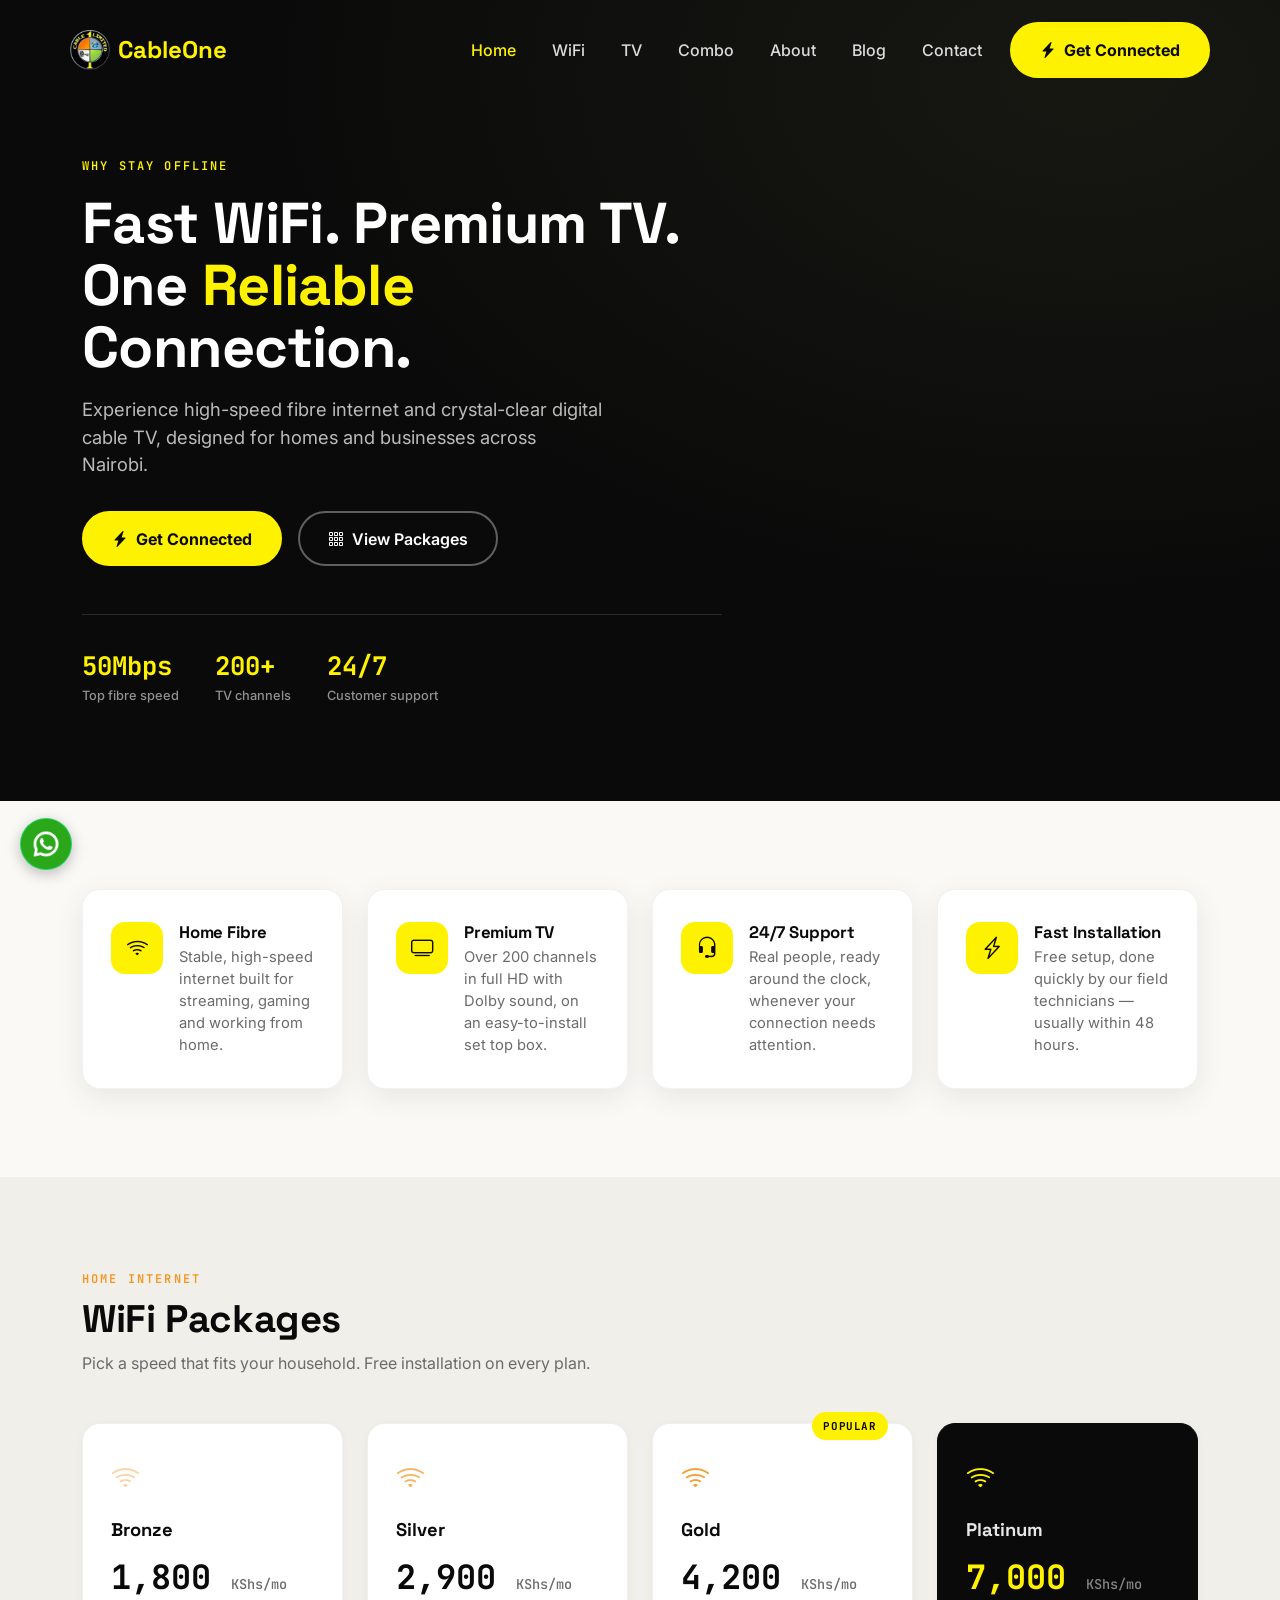
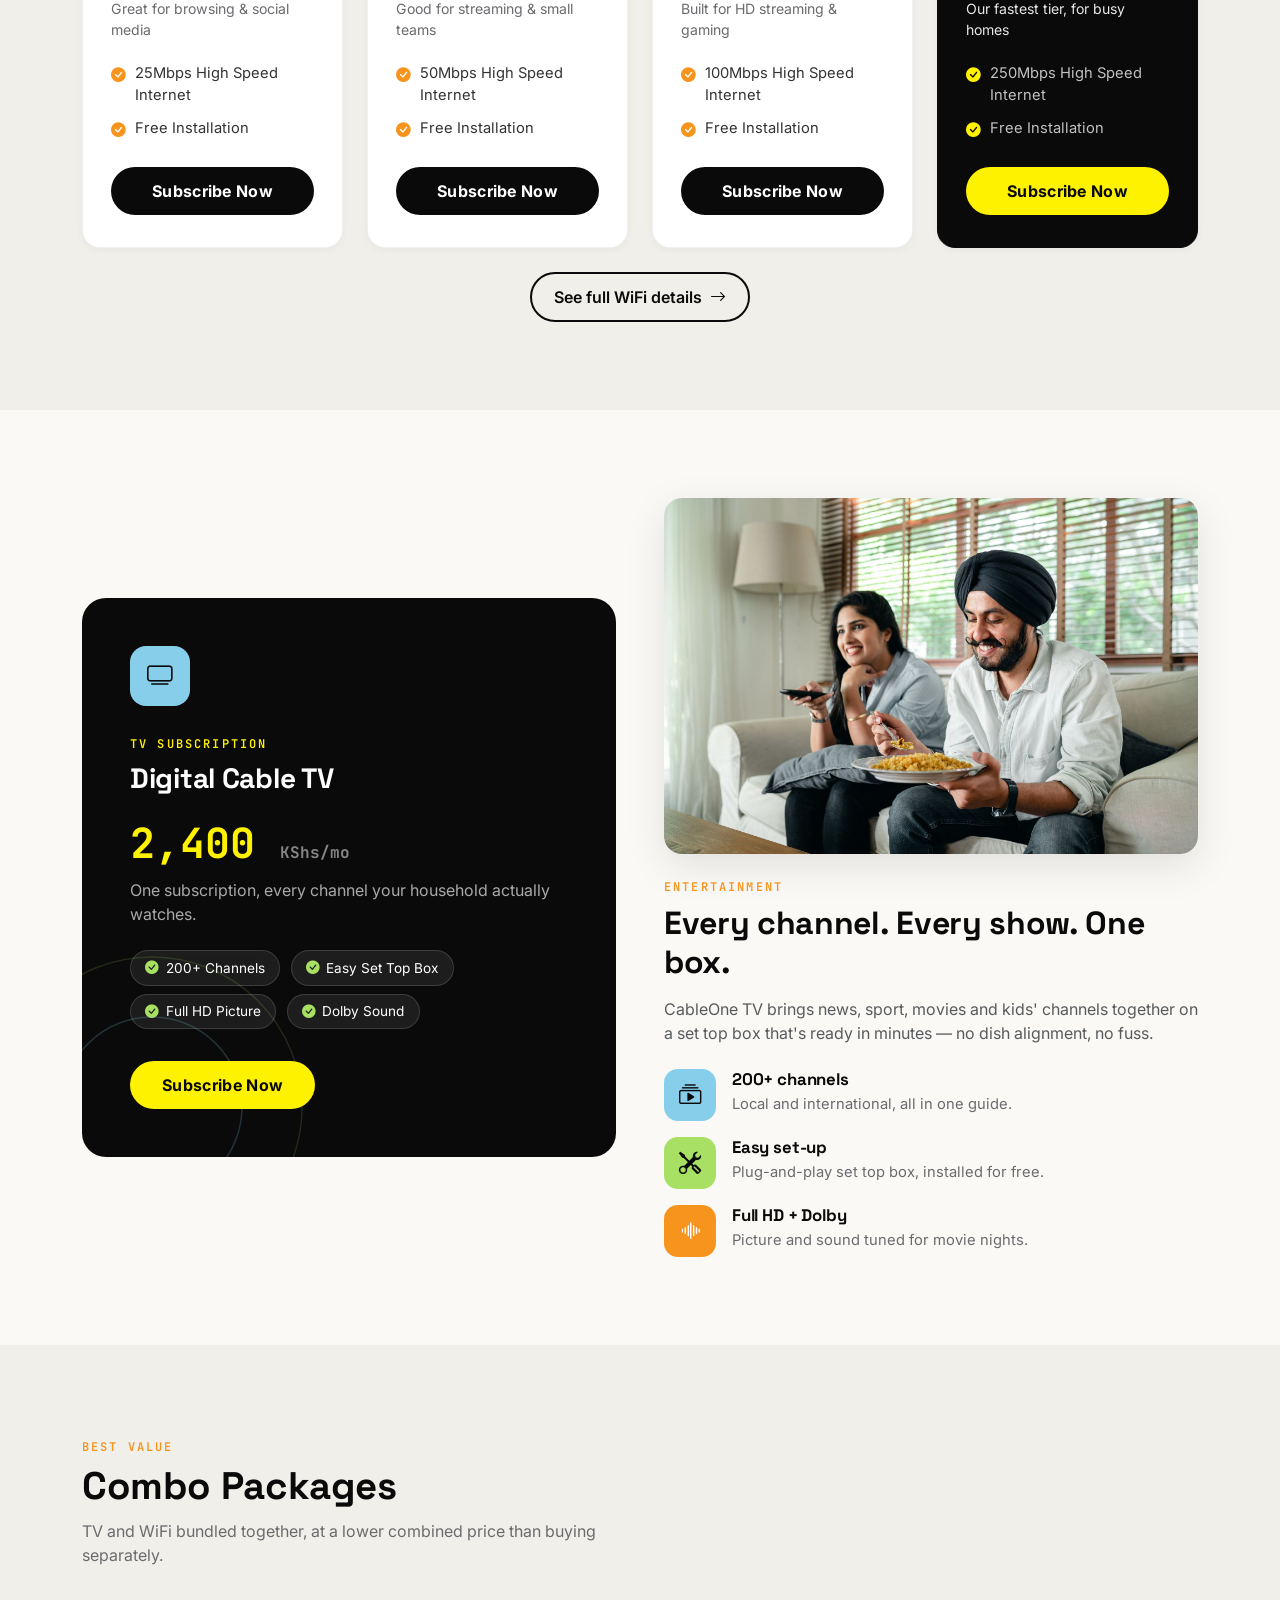
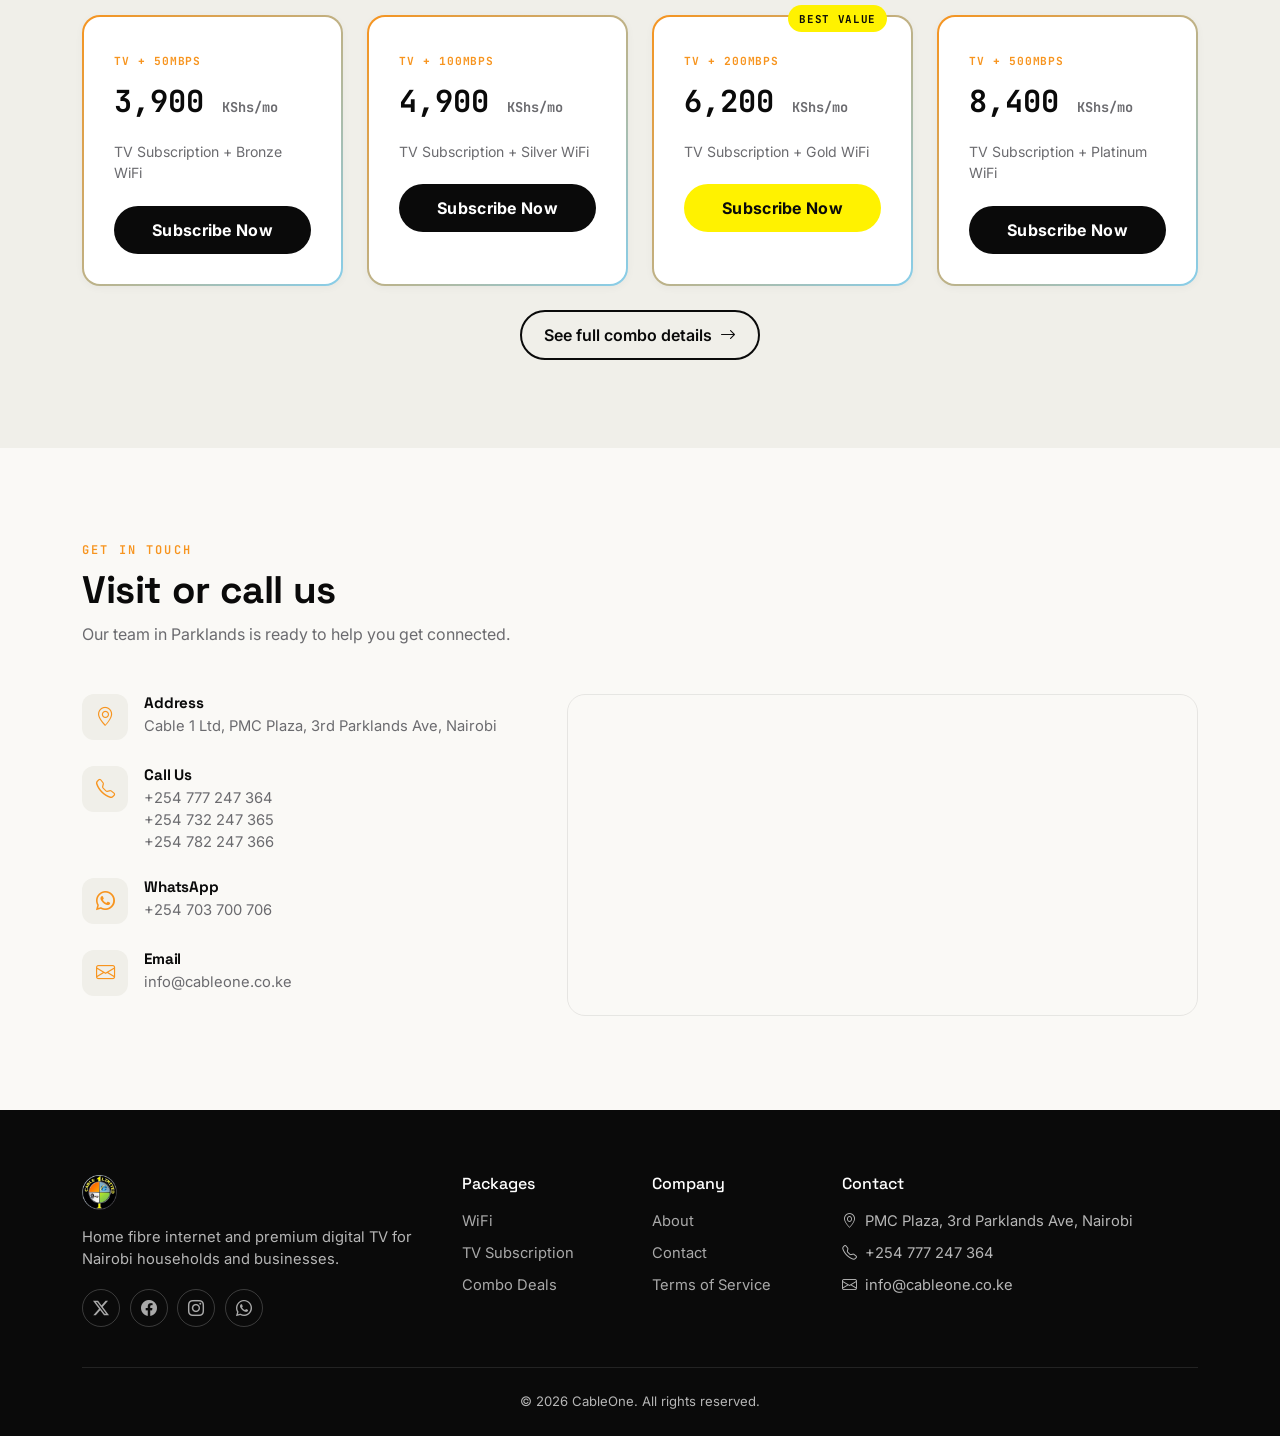
==== index.html @ 284644c4 "Web3Forms TV Configuration" ====
<!DOCTYPE html>
<html lang="en">
<head>
  <meta charset="utf-8">
  <meta name="viewport" content="width=device-width, initial-scale=1.0">
  <title>CableOne Fast WiFi &amp; Premium TV for Nairobi Homes</title>
  <meta name="description" content="CableOne delivers home fibre internet and digital cable TV in Nairobi. WiFi packages from KShs 1,800. TV from KShs 2,400. Combo deals available.">

      <!-- Favicon -->
      <link rel="icon" type="image/png" sizes="32x32" href="assets/img/cable-one-logo.png">
      <link rel="icon" type="image/png" sizes="16x16" href="assets/img/cable-one-logo.png">
      <link rel="apple-touch-icon" href="assets/img/cable-one-logo.png">

  <!-- Fonts -->
  <link rel="preconnect" href="https://fonts.googleapis.com">
  <link rel="preconnect" href="https://fonts.gstatic.com" crossorigin>
  <link href="https://fonts.googleapis.com/css2?family=Space+Grotesk:wght@500;700&family=Inter:wght@400;500;600;700&family=JetBrains+Mono:wght@500;700&display=swap" rel="stylesheet">

  <!-- Bootstrap & Icons -->
  <link href="https://cdn.jsdelivr.net/npm/bootstrap@5.3.3/dist/css/bootstrap.min.css" rel="stylesheet">
  <link rel="stylesheet" href="https://cdn.jsdelivr.net/npm/bootstrap-icons@1.11.3/font/bootstrap-icons.css">

  <link href="assets/css/style.css" rel="stylesheet">
</head>
<body>
<!-- Preloader -->
<div id="preloader">
  <div class="preloader-inner">
    <img src="assets/img/cable-one-logo.png" alt="CableOne" class="preloader-logo">
  </div>
</div>

<!-- Header -->
<header class="c1-header">
  <nav class="navbar navbar-expand-lg container">
    <a class="navbar-brand" href="index.html">
      <img src="assets/img/cable-one-logo.png" alt="CableOne" height="40" class="brand-logo">
      <span style="color: #fff200;">CableOne</span>
    </a>
    <button class="navbar-toggler" type="button" data-bs-toggle="collapse" data-bs-target="#navMain">
      <i class="bi bi-list fs-2" style="color: #fff200;"></i>
    </button>
    <div class="collapse navbar-collapse justify-content-end" id="navMain">
      <ul class="navbar-nav align-items-lg-center gap-lg-1">
        <li class="nav-item"><a class="nav-link active" href="index.html">Home</a></li>
        <li class="nav-item"><a class="nav-link" href="wifi.html">WiFi</a></li>
        <li class="nav-item"><a class="nav-link" href="tv.html">TV</a></li>
        <li class="nav-item"><a class="nav-link" href="combo.html">Combo</a></li>
        <li class="nav-item"><a class="nav-link" href="about.html">About</a></li>
        <li class="nav-item"><a class="nav-link" href="blogs.html">Blog</a></li>
        <li class="nav-item"><a class="nav-link" href="index.html#contact">Contact</a></li>
        <li class="nav-item ms-lg-2 mt-2 mt-lg-0">
          <a class="btn-c1-primary" href="index.html#packages"><i class="bi bi-lightning-charge-fill"></i> Get Connected</a>
        </li>
      </ul>
    </div>
  </nav>
</header>

<!-- Hero -->
<section class="c1-hero">
    <video class="hero-video" autoplay muted loop playsinline>
      <!-- Mobile version (max-width: 767px) -->
      <source src="assets/img/Hero-Video.mp4" media="(max-width: 767px)" type="video/mp4">
      <!-- Desktop version (default) -->
      <source src="assets/img/720-HERO-VIDEO2-COMP-DESKTOP.mp4" type="video/mp4">
    </video>

    <div class="container">
      <div class="hero-copy">
        <span class="eyebrow on-dark">Why stay offline</span>
        <h1 class="mt-3">Fast WiFi. Premium TV.<br>One <span class="accent">Reliable</span> Connection.</h1>
        <p class="lead-copy">Experience high-speed fibre internet and crystal-clear digital cable TV, designed for homes and businesses across Nairobi.</p>
        <div class="d-flex flex-wrap gap-3">
          <a href="#packages" class="btn-c1-primary"><i class="bi bi-lightning-charge-fill"></i> Get Connected</a>
          <a href="#packages" class="btn-c1-outline"><i class="bi bi-grid-3x3-gap"></i> View Packages</a>
        </div>
        <div class="hero-stats">
          <div>
            <div class="stat-num">50Mbps</div>
            <div class="stat-label">Top fibre speed</div>
          </div>
          <div>
            <div class="stat-num">200+</div>
            <div class="stat-label">TV channels</div>
          </div>
          <div>
            <div class="stat-num">24/7</div>
            <div class="stat-label">Customer support</div>
          </div>
        </div>
      </div>
    </div>
</section>

  <!-- Why Us -->
  <section class="section">
    <div class="container">
      <div class="row g-4">
        <div class="col-md-6 col-lg-3">
          <div class="why-card">
            <div class="icon-badge"><i class="bi bi-wifi"></i></div>
            <div>
              <h4>Home Fibre</h4>
              <p>Stable, high-speed internet built for streaming, gaming and working from home.</p>
            </div>
          </div>
        </div>
        <div class="col-md-6 col-lg-3">
          <div class="why-card">
            <div class="icon-badge"><i class="bi bi-tv"></i></div>
            <div>
              <h4>Premium TV</h4>
              <p>Over 200 channels in full HD with Dolby sound, on an easy-to-install set top box.</p>
            </div>
          </div>
        </div>
        <div class="col-md-6 col-lg-3">
          <div class="why-card">
            <div class="icon-badge"><i class="bi bi-headset"></i></div>
            <div>
              <h4>24/7 Support</h4>
              <p>Real people, ready around the clock, whenever your connection needs attention.</p>
            </div>
          </div>
        </div>
        <div class="col-md-6 col-lg-3">
          <div class="why-card">
            <div class="icon-badge"><i class="bi bi-lightning-charge"></i></div>
            <div>
              <h4>Fast Installation</h4>
              <p>Free setup, done quickly by our field technicians &mdash; usually within 48 hours.</p>
            </div>
          </div>
        </div>
      </div>
    </div>
  </section>

  <!-- WiFi Packages -->
  <section id="packages" class="section section-alt">
    <div class="container">
      <div class="section-title" data-aos>
        <span class="eyebrow">Home Internet</span>
        <h2>WiFi Packages</h2>
        <p>Pick a speed that fits your household. Free installation on every plan.</p>
      </div>

      <div class="row g-4">

        <div class="col-md-6 col-lg-3">
          <div class="pkg-card dancing-card">
            <div class="wifi-icon mb-3" data-tier="1">
              <i class="bi bi-wifi"></i>
            </div>
            <div class="pkg-name">Bronze</div>
            <div class="pkg-price">1,800 <span class="unit">KShs/mo</span></div>
            <p class="pkg-desc">Great for browsing &amp; social media</p>
            <ul class="pkg-features">
              <li class="pkg-feature"><i class="bi bi-check-circle-fill"></i> 25Mbps High Speed Internet</li>
              <li class="pkg-feature"><i class="bi bi-check-circle-fill"></i> Free Installation</li>
            </ul>
            <button type="button" class="btn-subscribe" data-bs-toggle="modal" data-bs-target="#subscribeModal"
              data-plan="Bronze Package" data-price="KShs 1,800/mo" data-category="WiFi">Subscribe Now</button>
          </div>
        </div>

        <div class="col-md-6 col-lg-3">
          <div class="pkg-card dancing-card">
            <div class="wifi-icon mb-3" data-tier="2">
              <i class="bi bi-wifi"></i>
            </div>
            <div class="pkg-name">Silver</div>
            <div class="pkg-price">2,900 <span class="unit">KShs/mo</span></div>
            <p class="pkg-desc">Good for streaming &amp; small teams</p>
            <ul class="pkg-features">
              <li class="pkg-feature"><i class="bi bi-check-circle-fill"></i> 50Mbps High Speed Internet</li>
              <li class="pkg-feature"><i class="bi bi-check-circle-fill"></i> Free Installation</li>
            </ul>
            <button type="button" class="btn-subscribe" data-bs-toggle="modal" data-bs-target="#subscribeModal"
              data-plan="Silver Package" data-price="KShs 2,900/mo" data-category="WiFi">Subscribe Now</button>
          </div>
        </div>

        <div class="col-md-6 col-lg-3">
          <div class="pkg-card dancing-card">
            <span class="pkg-badge">Popular</span>
            <div class="wifi-icon mb-3" data-tier="3">
              <i class="bi bi-wifi"></i>
            </div>
            <div class="pkg-name">Gold</div>
            <div class="pkg-price">4,200 <span class="unit">KShs/mo</span></div>
            <p class="pkg-desc">Built for HD streaming &amp; gaming</p>
            <ul class="pkg-features">
              <li class="pkg-feature"><i class="bi bi-check-circle-fill"></i> 100Mbps High Speed Internet</li>
              <li class="pkg-feature"><i class="bi bi-check-circle-fill"></i> Free Installation</li>
            </ul>
            <button type="button" class="btn-subscribe" data-bs-toggle="modal" data-bs-target="#subscribeModal"
              data-plan="Gold Package" data-price="KShs 4,200/mo" data-category="WiFi">Subscribe Now</button>
          </div>
        </div>

        <div class="col-md-6 col-lg-3">
          <div class="pkg-card featured dancing-card">
            <div class="wifi-icon mb-3" data-tier="4">
              <i class="bi bi-wifi"></i>
            </div>
            <div class="pkg-name">Platinum</div>
            <div class="pkg-price">7,000 <span class="unit">KShs/mo</span></div>
            <p class="pkg-desc">Our fastest tier, for busy homes</p>
            <ul class="pkg-features">
              <li class="pkg-feature"><i class="bi bi-check-circle-fill"></i> 250Mbps High Speed Internet</li>
              <li class="pkg-feature"><i class="bi bi-check-circle-fill"></i> Free Installation</li>
            </ul>
            <button type="button" class="btn-subscribe featured" data-bs-toggle="modal" data-bs-target="#subscribeModal"
              data-plan="Platinum Package" data-price="KShs 7,000/mo" data-category="WiFi">Subscribe Now</button>
          </div>
        </div>

      </div>

      <div class="text-center mt-4">
        <a href="wifi.html" class="btn-c1-outline-dark">See full WiFi details <i class="bi bi-arrow-right"></i></a>
      </div>
    </div>
  </section>

  <!-- TV Package -->
  <section class="section">
    <div class="container">
      <div class="row align-items-center g-5">
        <div class="col-lg-6">
          <div class="tv-card">
            <svg class="signal-arcs" viewBox="0 0 380 380" xmlns="http://www.w3.org/2000/svg" style="pointer-events:none;">
              <circle cx="190" cy="190" r="90" fill="none" stroke="#87ceeb" stroke-width="1.5" opacity="0.4"></circle>
              <circle cx="190" cy="190" r="150" fill="none" stroke="#a8e063" stroke-width="1.5" opacity="0.3"></circle>
            </svg>
            <div class="tv-icon-tile"><i class="bi bi-tv"></i></div>
            <span class="eyebrow on-dark">TV Subscription</span>
            <h3 class="mt-2 mb-3">Digital Cable TV</h3>
            <div class="tv-price mb-1">2,400 <span style="font-size:1rem;color:rgba(255,255,255,.5);">KShs/mo</span></div>
            <p style="color:rgba(255,255,255,.65);" class="mb-4">One subscription, every channel your household actually watches.</p>
            <div class="mb-4">
              <span class="channel-pill"><i class="bi bi-check-circle-fill"></i> 200+ Channels</span>
              <span class="channel-pill"><i class="bi bi-check-circle-fill"></i> Easy Set Top Box</span>
              <span class="channel-pill"><i class="bi bi-check-circle-fill"></i> Full HD Picture</span>
              <span class="channel-pill"><i class="bi bi-check-circle-fill"></i> Dolby Sound</span>
            </div>
            <button type="button" class="btn-subscribe featured" style="width:auto;padding:0.75rem 2rem;position:relative;z-index:5;" data-bs-toggle="modal" data-bs-target="#subscribeModal"
              data-plan="TV Subscription" data-price="KShs 2,400/mo" data-category="TV">Subscribe Now</button>
          </div>
        </div>
        <div class="col-lg-6">
          <div class="tv-section-image">
            <img src="assets/img/tv-subscription-section.jpg" alt="CableOne TV Subscription" class="img-fluid rounded-4">
          </div>
          <span class="eyebrow mt-4 d-block">Entertainment</span>
          <h2 class="mt-2 mb-3">Every channel. Every show. One box.</h2>
          <p class="text-muted mb-4">CableOne TV brings news, sport, movies and kids' channels together on a set top box that's ready in minutes &mdash; no dish alignment, no fuss.</p>
          <div class="why-item mb-3">
            <div class="icon-badge" style="background:var(--c1-blue);"><i class="bi bi-collection-play"></i></div>
            <div><h4>200+ channels</h4><p>Local and international, all in one guide.</p></div>
          </div>
          <div class="why-item mb-3">
            <div class="icon-badge" style="background:var(--c1-green);"><i class="bi bi-tools"></i></div>
            <div><h4>Easy set-up</h4><p>Plug-and-play set top box, installed for free.</p></div>
          </div>
          <div class="why-item">
            <div class="icon-badge" style="background:var(--c1-orange);color:#fff;"><i class="bi bi-soundwave"></i></div>
            <div><h4>Full HD + Dolby</h4><p>Picture and sound tuned for movie nights.</p></div>
          </div>
        </div>
      </div>
    </div>
  </section>

  <!-- Combo Packages -->
  <section class="section section-alt">
    <div class="container">
      <div class="section-title">
        <span class="eyebrow">Best Value</span>
        <h2>Combo Packages</h2>
        <p>TV and WiFi bundled together, at a lower combined price than buying separately.</p>
      </div>

      <div class="row g-4">
        <div class="col-md-6 col-lg-3">
          <div class="combo-card">
            <span class="combo-tag">TV + 50Mbps</span>
            <div class="combo-price">3,900 <span class="unit" style="font-size:.85rem;color:var(--muted);">KShs/mo</span></div>
            <p class="combo-includes">TV Subscription + Bronze WiFi</p>
            <button type="button" class="btn-subscribe" data-bs-toggle="modal" data-bs-target="#subscribeModal"
              data-plan="TV + 10Mbps Combo" data-price="KShs 3,900/mo" data-category="Combo">Subscribe Now</button>
          </div>
        </div>
        <div class="col-md-6 col-lg-3">
          <div class="combo-card">
            <span class="combo-tag">TV + 100Mbps</span>
            <div class="combo-price">4,900 <span class="unit" style="font-size:.85rem;color:var(--muted);">KShs/mo</span></div>
            <p class="combo-includes">TV Subscription + Silver WiFi</p>
            <button type="button" class="btn-subscribe" data-bs-toggle="modal" data-bs-target="#subscribeModal"
              data-plan="TV + 20Mbps Combo" data-price="KShs 4,900/mo" data-category="Combo">Subscribe Now</button>
          </div>
        </div>
        <div class="col-md-6 col-lg-3">
          <div class="combo-card">
            <span class="pkg-badge">Best Value</span>
            <span class="combo-tag">TV + 200Mbps</span>
            <div class="combo-price">6,200 <span class="unit" style="font-size:.85rem;color:var(--muted);">KShs/mo</span></div>
            <p class="combo-includes">TV Subscription + Gold WiFi</p>
            <button type="button" class="btn-subscribe featured" data-bs-toggle="modal" data-bs-target="#subscribeModal"
              data-plan="TV + 30Mbps Combo" data-price="KShs 6,200/mo" data-category="Combo">Subscribe Now</button>
          </div>
        </div>
        <div class="col-md-6 col-lg-3">
          <div class="combo-card">
            <span class="combo-tag">TV + 500Mbps</span>
            <div class="combo-price">8,400 <span class="unit" style="font-size:.85rem;color:var(--muted);">KShs/mo</span></div>
            <p class="combo-includes">TV Subscription + Platinum WiFi</p>
            <button type="button" class="btn-subscribe" data-bs-toggle="modal" data-bs-target="#subscribeModal"
              data-plan="TV + 50Mbps Combo" data-price="KShs 8,400/mo" data-category="Combo">Subscribe Now</button>
          </div>
        </div>
      </div>

      <div class="text-center mt-4">
        <a href="combo.html" class="btn-c1-outline-dark">See full combo details <i class="bi bi-arrow-right"></i></a>
      </div>
    </div>
  </section>

  <!-- Contact -->
  <section id="contact" class="section">
    <div class="container">
      <div class="section-title">
        <span class="eyebrow">Get In Touch</span>
        <h2>Visit or call us</h2>
        <p>Our team in Parklands is ready to help you get connected.</p>
      </div>
      <div class="row g-5">
        <div class="col-lg-5">
          <div class="contact-info-item">
            <div class="icon-badge"><i class="bi bi-geo-alt"></i></div>
            <div><h4>Address</h4><p>Cable 1 Ltd, PMC Plaza, 3rd Parklands Ave, Nairobi</p></div>
          </div>
          <div class="contact-info-item">
            <div class="icon-badge"><i class="bi bi-telephone"></i></div>
            <div>
              <h4>Call Us</h4>
              <p><a href="tel:+254777247364">+254 777 247 364</a><br>
              <a href="tel:+254732247365">+254 732 247 365</a><br>
              <a href="tel:+254782247366">+254 782 247 366</a></p>
            </div>
          </div>
          <div class="contact-info-item">
            <div class="icon-badge"><i class="bi bi-whatsapp"></i></div>
            <div><h4>WhatsApp</h4><p><a href="https://wa.me/254703700706" target="_blank" rel="noopener">+254 703 700 706</a></p></div>
          </div>
          <div class="contact-info-item">
            <div class="icon-badge"><i class="bi bi-envelope"></i></div>
            <div><h4>Email</h4><p><a href="mailto:info@cableone.co.ke">info@cableone.co.ke</a></p></div>
          </div>
        </div>
        <div class="col-lg-7">
          <div class="map-frame">
            <iframe src="https://www.google.com/maps/embed?pb=!1m28!1m12!1m3!1d843.5941471285231!2d36.82158468943315!3d-1.261934630426317!2m3!1f0!2f0!3f0!3m2!1i1024!2i768!4f13.1!4m13!3e6!4m5!1s0x182f1784bb747801%3A0xf35e7d39e4f62712!2sPark%20Medical%20Centre%20(PMC%20Centre)%2C%203rd%20Parklands%20Nairobi%20KE%2C%203rd%20Parklands%20Ave%2C%20Nairobi!3m2!1d-1.2622867!2d36.8222616!4m5!1s0x182f172c5d3827d9%3A0x3d82cd5f24bb2598!2sCable%201%20Ltd%2C%20Amani%20Plaza%2C%203rd%20Parklands%20Ave%2C%20Nairobi!3m2!1d-1.261904!2d36.8222636!5e0!3m2!1sen!2ske!4v1784211061275!5m2!1sen!2ske"
              allowfullscreen="" loading="lazy" referrerpolicy="strict-origin-when-cross-origin"></iframe>
          </div>
        </div>
      </div>
    </div>
  </section>

  <!-- Footer -->
  <footer class="c1-footer">
    <div class="container">
      <div class="row g-4">
        <div class="col-lg-4 col-md-6">
          <div class="footer-brand mb-3">
            <img src="assets/img/cable-one-logo.png" alt="CableOne" height="35">
          </div>
          <p style="font-size:0.92rem;">Home fibre internet and premium digital TV for Nairobi households and businesses.</p>
          <div class="social-links">
            <a href="#" aria-label="Twitter"><i class="bi bi-twitter-x"></i></a>
            <a href="https://www.facebook.com/CableOneKe/" aria-label="Facebook" target="_blank"><i class="bi bi-facebook"></i></a>
            <a href="https://www.instagram.com/cableone_tv/" aria-label="Instagram" target="_blank"><i class="bi bi-instagram"></i></a>
            <a href="https://wa.me/254703700706" aria-label="WhatsApp" target="_blank" rel="noopener"><i class="bi bi-whatsapp"></i></a>
          </div>
        </div>
        <div class="col-lg-2 col-md-3 col-6">
          <h5>Packages</h5>
          <ul>
            <li><a href="wifi.html">WiFi</a></li>
            <li><a href="tv.html">TV Subscription</a></li>
            <li><a href="combo.html">Combo Deals</a></li>
          </ul>
        </div>
        <div class="col-lg-2 col-md-3 col-6">
          <h5>Company</h5>
          <ul>
            <li><a href="index.html#about">About</a></li>
            <li><a href="index.html#contact">Contact</a></li>
            <li><a href="#">Terms of Service</a></li>
          </ul>
        </div>
        <div class="col-lg-4 col-md-12">
          <h5>Contact</h5>
          <ul>
            <li><i class="bi bi-geo-alt me-1"></i> PMC Plaza, 3rd Parklands Ave, Nairobi</li>
            <li><i class="bi bi-telephone me-1"></i> +254 777 247 364</li>
            <li><i class="bi bi-envelope me-1"></i> info@cableone.co.ke</li>
          </ul>
        </div>
      </div>
      <div class="footer-bottom text-center">
        &copy; <span id="year"></span> CableOne. All rights reserved.
      </div>
    </div>
  </footer>

  <!-- Mobile CTA -->
  <div class="mobile-cta-bar">
    <a href="#packages" class="btn-c1-primary w-100 justify-content-center"><i class="bi bi-lightning-charge-fill"></i> Get Connected</a>
  </div>

  <a href="#" class="scroll-top" style="margin-bottom: 10px;"><i class="bi bi-arrow-up"></i></a>

  <!-- WhatsApp floating button -->
  <a href="https://wa.me/254703700706" target="_blank" rel="noopener" class="whatsapp-float" aria-label="Chat with us on WhatsApp">
    <img src="assets/img/whatsapp.png" alt="WhatsApp">
  </a>

  <!-- Subscribe Modal -->
  <div class="modal fade subscribe-modal" id="subscribeModal" tabindex="-1" aria-hidden="true">
    <div class="modal-dialog modal-dialog-centered">
      <div class="modal-content">
        <div class="modal-header">
          <div>
            <h5 class="modal-title">Subscribe Now</h5>
            <small>We'll call you to confirm installation</small>
          </div>
          <button type="button" class="btn-close" data-bs-dismiss="modal" aria-label="Close"></button>
        </div>
        <div class="modal-body">
          <div class="plan-chip">
            <div><span class="chip-label">Selected Plan</span><span id="planDisplay">&mdash;</span></div>
            <div id="priceDisplay">&mdash;</div>
          </div>

          <form id="subscribeForm" action="https://api.web3forms.com/submit" method="POST">
            <!-- Paste the access key from your Web3Forms account (signed up with info@cableone.co.ke) -->
            <input type="hidden" name="access_key" value="941a48fb-2fb3-415b-96e1-b257e5c51adf">
            <input type="hidden" name="subject" id="subjectField" value="New CableOne Subscription Request">
            <input type="hidden" name="from_name" value="CableOne Website">
            <input type="hidden" name="redirect" value="https://cableone.co.ke/thank-you.html">
            <input type="hidden" name="plan" id="planField" value="">
            <input type="hidden" name="package_price" id="priceField" value="">
            <input type="hidden" name="category" id="categoryField" value="">
            <input type="checkbox" name="botcheck" class="d-none" style="display:none;" tabindex="-1" autocomplete="off">

            <div class="mb-3">
              <label class="form-label">Full Name</label>
              <input type="text" name="name" class="form-control" placeholder="Jane Doe" required>
            </div>
            <div class="mb-3">
              <label class="form-label">Phone Number</label>
              <input type="tel" name="phone" class="form-control" placeholder="07XX XXX XXX" required>
            </div>
            <div class="mb-3">
              <label class="form-label">Location / Estate</label>
              <input type="text" name="location" class="form-control" placeholder="e.g. Parklands, Nairobi" required>
            </div>

            <button type="submit" id="subscribeSubmitBtn" class="btn-subscribe featured">Subscribe Now</button>
            <div id="formStatus"></div>
          </form>
        </div>
      </div>
    </div>
  </div>

  <script src="https://cdn.jsdelivr.net/npm/bootstrap@5.3.3/dist/js/bootstrap.bundle.min.js"></script>
  <script src="assets/js/script.js"></script>
  <script src="assets/js/subscribe-form.js?v=3"></script>
  <script>document.getElementById('year').textContent = new Date().getFullYear();</script>
</body>
</html>
---- assets/css/style.css ----
/* =========================================================
   CableOne — Home Fibre, TV & Internet
   Design system: "Signal" — concentric broadcast arcs +
   signal-bar tier indicators encode package speed visually.
   ========================================================= */

:root {
  /* Brand (locked) */
  --c1-yellow: #fff200;
  --c1-orange: #f7941e;
  --c1-blue: #87ceeb;
  --c1-green: #a8e063;
  --c1-black: #0a0a0a;
  --c1-silver: #d1d3d4;

  /* Supporting neutrals */
  --ink: #0a0a0a;
  --ink-soft: #1c1c1e;
  --panel: #141416;
  --panel-border: #2a2a2d;
  --paper: #faf9f6;
  --paper-dim: #f0efe9;
  --muted: #6b6b6f;

  /* Type */
  --f-display: "Space Grotesk", sans-serif;
  --f-body: "Inter", sans-serif;
  --f-mono: "JetBrains Mono", monospace;

  --radius: 18px;
}

/* -------------------- Preloader -------------------- */
#preloader {
  position: fixed;
  top: 0;
  left: 0;
  width: 100%;
  height: 100%;
  background: #0a0a0a;
  display: flex;
  justify-content: center;
  align-items: center;
  z-index: 9999;
  transition: opacity 0.6s ease, visibility 0.6s ease;
}

#preloader.hide {
  opacity: 0;
  visibility: hidden;
}

.preloader-inner {
  text-align: center;
}

.preloader-logo {
  width: 100px;
  height: auto;
  animation: preloaderPulse 1.8s ease-in-out infinite;
}

.preloader-spinner {
  width: 40px;
  height: 40px;
  margin: 20px auto 0;
  border: 3px solid rgba(255, 242, 0, 0.1);
  border-top: 3px solid #fff200;
  border-radius: 50%;
  animation: preloaderSpin 0.8s linear infinite;
}

@keyframes preloaderPulse {
  0%, 100% { transform: scale(1); opacity: 1; }
  50% { transform: scale(1.05); opacity: 0.8; }
}

@keyframes preloaderSpin {
  0% { transform: rotate(0deg); }
  100% { transform: rotate(360deg); }
}


/* -------------------- Combo Icons (TV + WiFi) -------------------- */
.combo-icons {
  display: flex;
  align-items: center;
  justify-content: flex-start;
  gap: 0.5rem;
  font-size: 1.6rem;
}

.combo-icon-tv {
  color: var(--c1-blue);
}

.combo-icon-plus {
  font-size: 1rem;
  color: var(--muted);
}

.combo-icon-wifi {
  color: var(--panel-border);
  transition: color 0.3s ease;
}

.combo-icon-wifi[data-tier="1"] { color: var(--c1-orange); opacity: 0.4; }
.combo-icon-wifi[data-tier="2"] { color: var(--c1-orange); opacity: 0.7; }
.combo-icon-wifi[data-tier="3"] { color: var(--c1-orange); opacity: 0.9; }
.combo-icon-wifi[data-tier="4"] { color: var(--c1-orange); opacity: 1; }

/* Featured combo card icon colors */
.combo-card.featured .combo-icon-tv { color: var(--c1-yellow); }
.combo-card.featured .combo-icon-plus { color: rgba(255,255,255,0.4); }
.combo-card.featured .combo-icon-wifi { color: var(--c1-yellow); }


* { box-sizing: border-box; }

html { scroll-behavior: smooth; }

body {
  font-family: var(--f-body);
  color: var(--ink);
  background: var(--paper);
  -webkit-font-smoothing: antialiased;
}

h1, h2, h3, h4, .display-font {
  font-family: var(--f-display);
  font-weight: 700;
  letter-spacing: -0.01em;
}

.mono { font-family: var(--f-mono); }

a { text-decoration: none; }

.eyebrow {
  font-family: var(--f-mono);
  text-transform: uppercase;
  letter-spacing: 0.18em;
  font-size: 0.75rem;
  font-weight: 600;
  color: var(--c1-orange);
}

.eyebrow.on-dark { color: var(--c1-yellow); }

/* -------------------- Buttons -------------------- */
.btn-c1-primary {
  background: var(--c1-yellow);
  border: 2px solid var(--c1-yellow);
  color: var(--ink);
  font-weight: 700;
  padding: 0.85rem 1.75rem;
  border-radius: 999px;
  font-family: var(--f-body);
  transition: transform 0.15s ease, box-shadow 0.15s ease, background 0.15s ease;
  display: inline-flex;
  align-items: center;
  gap: 0.5rem;
}
.btn-c1-primary:hover {
  background: #e6db00;
  border-color: #e6db00;
  color: var(--ink);
  transform: translateY(-2px);
  box-shadow: 0 10px 24px rgba(255, 242, 0, 0.35);
}

.btn-c1-outline {
  background: transparent;
  border: 2px solid rgba(255, 255, 255, 0.35);
  color: #fff;
  font-weight: 600;
  padding: 0.85rem 1.75rem;
  border-radius: 999px;
  transition: border-color 0.15s ease, background 0.15s ease;
  display: inline-flex;
  align-items: center;
  gap: 0.5rem;
}
.btn-c1-outline:hover {
  border-color: #fff;
  background: rgba(255, 255, 255, 0.08);
  color: #fff;
}

.btn-c1-outline-dark {
  background: transparent;
  border: 2px solid var(--ink);
  color: var(--ink);
  font-weight: 600;
  padding: 0.7rem 1.4rem;
  border-radius: 999px;
  transition: all 0.15s ease;
  display: inline-flex;
  align-items: center;
  gap: 0.5rem;
}
.btn-c1-outline-dark:hover {
  background: var(--ink);
  color: #fff;
}

.btn-subscribe {
  width: 100%;
  background: var(--ink);
  color: #fff;
  border: none;
  border-radius: 999px;
  padding: 0.75rem 1rem;
  font-weight: 700;
  letter-spacing: 0.02em;
  transition: background 0.15s ease, transform 0.15s ease;
}
.btn-subscribe:hover { background: var(--c1-orange); transform: translateY(-2px); }
.btn-subscribe.featured { background: var(--c1-yellow); color: var(--ink); }
.btn-subscribe.featured:hover { background: #e6db00; }

/* -------------------- Navbar -------------------- */
.c1-header {
  position: fixed;
  top: 0;
  left: 0;
  right: 0;
  z-index: 1000;
  padding: 0.9rem 0;
  background: rgba(10, 10, 10, 0.0);
  transition: background 0.25s ease, padding 0.25s ease, box-shadow 0.25s ease;
}
.c1-header.scrolled {
  background: rgba(10, 10, 10, 0.92);
  backdrop-filter: blur(10px);
  padding: 0.6rem 0;
  box-shadow: 0 6px 24px rgba(0,0,0,0.25);
}
.c1-header .navbar-brand {
  font-family: var(--f-display);
  font-weight: 700;
  font-size: 1.5rem;
  color: #fff;
  display: flex;
  align-items: center;
  gap: 0.5rem;
}
.c1-header .navbar-brand .brand-logo {
  height: 40px;
  width: auto;
}
.c1-header .nav-link {
  color: rgba(255,255,255,0.85);
  font-weight: 500;
  padding: 0.5rem 1rem !important;
}
.c1-header .nav-link:hover,
.c1-header .nav-link.active { color: var(--c1-yellow); }
.c1-header .navbar-toggler { border: none; color: #fff; }
.c1-header .navbar-toggler:focus { box-shadow: none; }

@media (max-width: 991.98px) {
  .c1-header .navbar-collapse {
    background: rgba(10,10,10,0.97);
    margin-top: 0.75rem;
    padding: 1rem 1.25rem;
    border-radius: 16px;
  }
}

/* -------------------- Hero (signal arcs signature) -------------------- */
.c1-hero {
  position: relative;
  background: radial-gradient(120% 120% at 85% 10%, #171712 0%, var(--ink) 55%);
  color: #fff;
  padding: 9.5rem 0 6rem;
  overflow: hidden;
}
.c1-hero .hero-video {
  position: absolute;
  top: 0;
  left: 0;
  width: 100%;
  height: 100%;
  object-fit: cover;
  z-index: 0;
  opacity: 0.07;
}
.c1-hero .signal-arcs {
  position: absolute;
  top: 50%;
  right: -8%;
  transform: translateY(-50%);
  width: 620px;
  height: 620px;
  pointer-events: none;
  z-index: 1;
}
.c1-hero .signal-arcs circle {
  fill: none;
  stroke-width: 1.5;
}
@media (prefers-reduced-motion: no-preference) {
  .c1-hero .arc-pulse { animation: arcPulse 3.6s ease-in-out infinite; }
  .c1-hero .arc-pulse.a2 { animation-delay: 0.5s; }
  .c1-hero .arc-pulse.a3 { animation-delay: 1s; }
}
@keyframes arcPulse {
  0%, 100% { opacity: 0.15; }
  50% { opacity: 0.55; }
}
.c1-hero .hero-copy { position: relative; z-index: 2; max-width: 640px; }
.c1-hero h1 {
  font-size: clamp(2.4rem, 5vw, 3.6rem);
  line-height: 1.08;
  margin-bottom: 1.1rem;
}
.c1-hero h1 .accent { color: var(--c1-yellow); }
.c1-hero p.lead-copy {
  color: rgba(255,255,255,0.72);
  font-size: 1.15rem;
  margin-bottom: 2rem;
  max-width: 520px;
}
.c1-hero .hero-stats {
  display: flex;
  gap: 2.25rem;
  margin-top: 3rem;
  padding-top: 2rem;
  border-top: 1px solid rgba(255,255,255,0.12);
  position: relative;
  z-index: 2;
}
.c1-hero .hero-stats .stat-num {
  font-family: var(--f-mono);
  font-size: 1.6rem;
  font-weight: 700;
  color: var(--c1-yellow);
}
.c1-hero .hero-stats .stat-label {
  font-size: 0.8rem;
  color: rgba(255,255,255,0.55);
}

.page-hero {
  position: relative;
  background: radial-gradient(120% 140% at 90% 0%, #171712 0%, var(--ink) 60%);
  color: #fff;
  padding: 8.5rem 0 4rem;
  overflow: hidden;
}
.page-hero .signal-arcs { position: absolute; top: -120px; right: -140px; width: 420px; height: 420px; }

/* -------------------- Section scaffolding -------------------- */
.section { padding: 5.5rem 0; }
.section-alt { background: var(--paper-dim); }
.section-title { margin-bottom: 3rem; }
.section-title h2 {
  font-size: clamp(1.8rem, 3vw, 2.4rem);
  margin: 0.4rem 0 0.6rem;
}
.section-title p { color: var(--muted); max-width: 560px; }

/* -------------------- Why us floating cards -------------------- */
.why-card {
  background: #fff;
  border-radius: var(--radius);
  padding: 2rem 1.75rem;
  height: 100%;
  box-shadow: 0 8px 30px rgba(10, 10, 10, 0.08);
  border: 1px solid rgba(10, 10, 10, 0.05);
  transition: transform 0.3s ease, box-shadow 0.3s ease;
  display: flex;
  gap: 1rem;
  align-items: flex-start;
}
.why-card:hover {
  transform: translateY(-6px);
  box-shadow: 0 16px 48px rgba(10, 10, 10, 0.12);
}
.why-card .icon-badge {
  flex: none;
  width: 52px;
  height: 52px;
  border-radius: 14px;
  display: flex;
  align-items: center;
  justify-content: center;
  font-size: 1.4rem;
  color: var(--ink);
  background: var(--c1-yellow);
}
.why-card:nth-child(2) .icon-badge { background: var(--c1-blue); }
.why-card:nth-child(3) .icon-badge { background: var(--c1-green); }
.why-card:nth-child(4) .icon-badge { background: var(--c1-orange); color: #fff; }
.why-card h4 { font-size: 1.05rem; margin-bottom: 0.25rem; }
.why-card p { color: var(--muted); font-size: 0.92rem; margin: 0; }

/* Legacy why-item support */
.why-item {
  display: flex;
  gap: 1rem;
  align-items: flex-start;
}
.why-item .icon-badge {
  flex: none;
  width: 52px; height: 52px;
  border-radius: 14px;
  display: flex; align-items: center; justify-content: center;
  font-size: 1.4rem;
  color: var(--ink);
  background: var(--c1-yellow);
}
.why-item h4 { font-size: 1.05rem; margin-bottom: 0.25rem; }
.why-item p { color: var(--muted); font-size: 0.92rem; margin: 0; }

/* -------------------- WiFi curved icons -------------------- */
.wifi-icon {
  display: flex;
  align-items: center;
  justify-content: flex-start;
  font-size: 1.8rem;
  color: var(--panel-border);
}
.wifi-icon i {
  transition: color 0.3s ease;
}
.wifi-icon[data-tier="1"] i { color: var(--c1-orange); opacity: 0.4; }
.wifi-icon[data-tier="2"] i { color: var(--c1-orange); opacity: 0.7; }
.wifi-icon[data-tier="3"] i { color: var(--c1-orange); opacity: 0.9; }
.wifi-icon[data-tier="4"] i { color: var(--c1-orange); opacity: 1; }

.pkg-card.featured .wifi-icon i { color: var(--c1-yellow); }
.pkg-card.featured .wifi-icon { color: var(--c1-yellow); }

/* Legacy signal-bars support */
.signal-bars {
  display: flex;
  align-items: flex-end;
  gap: 4px;
  height: 22px;
}
.signal-bars span {
  width: 6px;
  background: var(--panel-border);
  border-radius: 2px;
}
.signal-bars span:nth-child(1) { height: 35%; }
.signal-bars span:nth-child(2) { height: 55%; }
.signal-bars span:nth-child(3) { height: 75%; }
.signal-bars span:nth-child(4) { height: 100%; }
.signal-bars[data-tier="1"] span:nth-child(1) { background: var(--c1-orange); }
.signal-bars[data-tier="2"] span:nth-child(1),
.signal-bars[data-tier="2"] span:nth-child(2) { background: var(--c1-orange); }
.signal-bars[data-tier="3"] span:nth-child(1),
.signal-bars[data-tier="3"] span:nth-child(2),
.signal-bars[data-tier="3"] span:nth-child(3) { background: var(--c1-orange); }
.signal-bars[data-tier="4"] span { background: var(--c1-orange); }

/* -------------------- Dancing cards animation -------------------- */
.dancing-card {
  animation: dance 3s ease-in-out infinite;
}
.dancing-card:nth-child(1) { animation-delay: 0s; }
.dancing-card:nth-child(2) { animation-delay: 0.4s; }
.dancing-card:nth-child(3) { animation-delay: 0.8s; }
.dancing-card:nth-child(4) { animation-delay: 1.2s; }

@keyframes dance {
  0%, 100% { transform: translateY(0px); }
  50% { transform: translateY(-8px); }
}

/* -------------------- Floating package cards -------------------- */
.pkg-card {
  background: #fff;
  border-radius: var(--radius);
  padding: 2rem 1.75rem;
  height: 100%;
  box-shadow: 0 2px 8px rgba(10,10,10,0.04);
  border: 1px solid rgba(10,10,10,0.06);
  transition: transform 0.2s ease, box-shadow 0.2s ease, border-color 0.2s ease;
  position: relative;
}
.pkg-card:hover {
  transform: translateY(-8px);
  box-shadow: 0 24px 48px rgba(10,10,10,0.12);
}
.pkg-card.featured {
  background: var(--ink);
  color: #fff;
  border-color: var(--ink);
}
.pkg-card.featured .pkg-name,
.pkg-card.featured .pkg-desc { color: rgba(255,255,255,0.9); }
.pkg-card.featured .pkg-price { color: var(--c1-yellow); }
.pkg-card.featured .pkg-price .unit { color: rgba(255,255,255,0.5); }
.pkg-card.featured .pkg-feature { color: rgba(255,255,255,0.75); }
.pkg-card.featured .pkg-feature i { color: var(--c1-yellow); }

.pkg-badge {
  position: absolute;
  top: -12px;
  right: 1.5rem;
  background: var(--c1-yellow);
  color: var(--ink);
  font-family: var(--f-mono);
  font-size: 0.68rem;
  font-weight: 700;
  letter-spacing: 0.06em;
  text-transform: uppercase;
  padding: 0.35rem 0.7rem;
  border-radius: 999px;
}

.pkg-name { font-family: var(--f-display); font-weight: 700; font-size: 1.15rem; margin-bottom: 1.1rem; }
.pkg-price { font-family: var(--f-mono); font-size: 2.1rem; font-weight: 700; line-height: 1; margin-bottom: 0.2rem; }
.pkg-price .unit { font-size: 0.85rem; font-weight: 500; color: var(--muted); }
.pkg-desc { color: var(--muted); font-size: 0.88rem; margin-bottom: 1.4rem; }
.pkg-features { list-style: none; padding: 0; margin: 0 0 1.6rem; }
.pkg-feature { display: flex; gap: 0.55rem; align-items: flex-start; font-size: 0.92rem; color: #333; margin-bottom: 0.65rem; }
.pkg-feature i { color: var(--c1-orange); margin-top: 0.15rem; }

/* -------------------- TV feature card -------------------- */
.tv-card {
  background: var(--ink);
  color: #fff;
  border-radius: 24px;
  padding: 3rem;
  position: relative;
  overflow: hidden;
}
.tv-card .signal-arcs { position: absolute; bottom: -140px; left: -120px; width: 380px; height: 380px; opacity: 0.5; }
.tv-card .tv-icon-tile {
  width: 60px; height: 60px; border-radius: 16px;
  background: var(--c1-blue);
  color: var(--ink);
  display: flex; align-items: center; justify-content: center;
  font-size: 1.6rem;
  margin-bottom: 1.5rem;
}
.tv-price { font-family: var(--f-mono); font-size: 2.6rem; font-weight: 700; color: var(--c1-yellow); }
.channel-pill {
  display: inline-flex; align-items: center; gap: 0.4rem;
  background: rgba(255,255,255,0.08);
  border: 1px solid rgba(255,255,255,0.14);
  border-radius: 999px;
  padding: 0.4rem 0.9rem;
  font-size: 0.85rem;
  margin: 0 0.4rem 0.5rem 0;
}
.channel-pill i { color: var(--c1-green); }

/* TV Section Image */
.tv-section-image {
  border-radius: var(--radius);
  overflow: hidden;
  box-shadow: 0 12px 40px rgba(10, 10, 10, 0.10);
  margin-bottom: 1.5rem;
}
.tv-section-image img {
  width: 100%;
  height: auto;
  display: block;
}

/* -------------------- Combo cards -------------------- */
.combo-card {
  background: #fff;
  border-radius: var(--radius);
  padding: 1.9rem;
  height: 100%;
  border: 2px solid transparent;
  background-image: linear-gradient(#fff, #fff), linear-gradient(135deg, var(--c1-orange), var(--c1-blue));
  background-origin: border-box;
  background-clip: padding-box, border-box;
  box-shadow: 0 2px 8px rgba(10,10,10,0.04);
  transition: transform 0.2s ease, box-shadow 0.2s ease;
  position: relative;
}
.combo-card:hover { transform: translateY(-8px); box-shadow: 0 24px 48px rgba(10,10,10,0.12); }
.combo-card .combo-tag {
  font-family: var(--f-mono);
  font-size: 0.7rem;
  text-transform: uppercase;
  letter-spacing: 0.08em;
  color: var(--c1-orange);
  font-weight: 700;
}
.combo-card .combo-price { font-family: var(--f-mono); font-weight: 700; font-size: 1.9rem; margin: 0.5rem 0 1rem; }
.combo-card .combo-includes { font-size: 0.88rem; color: var(--muted); margin-bottom: 1.4rem; }

/* -------------------- FAQ -------------------- */
.c1-faq .accordion-button {
  font-family: var(--f-display);
  font-weight: 600;
  background: #fff;
}
.c1-faq .accordion-button:not(.collapsed) {
  background: var(--paper-dim);
  color: var(--ink);
  box-shadow: none;
}
.c1-faq .accordion-button:focus { box-shadow: none; }
.c1-faq .accordion-item { border: 1px solid rgba(10,10,10,0.08); border-radius: 12px !important; overflow: hidden; margin-bottom: 0.75rem; }

/* -------------------- Coverage / contact -------------------- */
.contact-info-item { display: flex; gap: 1rem; align-items: flex-start; margin-bottom: 1.6rem; }
.contact-info-item .icon-badge {
  flex: none; width: 46px; height: 46px; border-radius: 12px;
  background: var(--paper-dim);
  display: flex; align-items: center; justify-content: center;
  color: var(--c1-orange); font-size: 1.2rem;
}
.contact-info-item h4 { font-size: 0.95rem; margin-bottom: 0.15rem; }
.contact-info-item p, .contact-info-item a { color: var(--muted); font-size: 0.92rem; margin: 0; }
.map-frame { border-radius: var(--radius); overflow: hidden; border: 1px solid rgba(10,10,10,0.08); }
.map-frame iframe { width: 100%; height: 100%; min-height: 320px; display: block; }

/* -------------------- Footer -------------------- */
.c1-footer { background: var(--ink); color: rgba(255,255,255,0.7); padding: 4rem 0 1.5rem; }
.c1-footer h5 { color: #fff; font-family: var(--f-display); font-size: 1rem; margin-bottom: 1.1rem; }
.c1-footer a { color: rgba(255,255,255,0.65); }
.c1-footer a:hover { color: var(--c1-yellow); }
.c1-footer ul { list-style: none; padding: 0; margin: 0; }
.c1-footer li { margin-bottom: 0.6rem; font-size: 0.92rem; }
.c1-footer .footer-brand { font-family: var(--f-display); font-size: 1.4rem; color: #fff; font-weight: 700; }
.c1-footer .social-links { display: flex; gap: 0.6rem; margin-top: 1.2rem; }
.c1-footer .social-links a {
  width: 38px; height: 38px; border-radius: 50%;
  border: 1px solid rgba(255,255,255,0.2);
  display: flex; align-items: center; justify-content: center;
}
.c1-footer .social-links a:hover { background: var(--c1-yellow); border-color: var(--c1-yellow); color: var(--ink); }
.c1-footer .footer-bottom { border-top: 1px solid rgba(255,255,255,0.1); margin-top: 2.5rem; padding-top: 1.5rem; font-size: 0.82rem; }

/* -------------------- Sticky mobile subscribe bar -------------------- */
.mobile-cta-bar {
  position: fixed; bottom: 0; left: 0; right: 0;
  background: var(--ink);
  padding: 0.8rem 1rem;
  z-index: 999;
  display: none;
  box-shadow: 0 -8px 24px rgba(0,0,0,0.2);
}
@media (max-width: 767.98px) { .mobile-cta-bar { display: block; } body { padding-bottom: 4.2rem; } }

/* -------------------- Modal (subscribe form) -------------------- */
.subscribe-modal .modal-content {
  border-radius: 22px;
  border: none;
  overflow: hidden;
}
.subscribe-modal .modal-header {
  background: var(--ink);
  color: #fff;
  border: none;
  padding: 1.6rem 1.8rem 1.2rem;
}
.subscribe-modal .modal-header .modal-title { font-family: var(--f-display); font-weight: 700; }
.subscribe-modal .modal-header small { color: rgba(255,255,255,0.55); font-family: var(--f-mono); }
.subscribe-modal .btn-close { filter: invert(1); }
.subscribe-modal .modal-body { padding: 1.8rem; }
.subscribe-modal .form-label { font-size: 0.85rem; font-weight: 600; color: var(--ink); }
.subscribe-modal .form-control, .subscribe-modal .form-select {
  border-radius: 12px;
  border: 1.5px solid #e5e4e0;
  padding: 0.7rem 0.9rem;
}
.subscribe-modal .form-control:focus, .subscribe-modal .form-select:focus {
  border-color: var(--c1-orange);
  box-shadow: 0 0 0 3px rgba(247,148,30,0.15);
}
.plan-chip {
  display: flex; align-items: center; justify-content: space-between;
  background: var(--paper-dim);
  border-radius: 12px;
  padding: 0.7rem 1rem;
  margin-bottom: 1.2rem;
  font-family: var(--f-mono);
  font-size: 0.9rem;
}
.plan-chip .chip-label { color: var(--muted); font-size: 0.7rem; text-transform: uppercase; letter-spacing: 0.06em; display: block; margin-bottom: 2px; }
#formStatus { font-size: 0.88rem; margin-top: 0.9rem; display: none; }
#formStatus.show { display: block; }

/* -------------------- Scroll top -------------------- */
.scroll-top {
  position: fixed; right: 1.25rem; bottom: 1.25rem;
  width: 42px; height: 42px; border-radius: 50%;
  background: var(--ink); color: #fff;
  display: flex; align-items: center; justify-content: center;
  opacity: 0; visibility: hidden; transform: translateY(10px);
  transition: all 0.25s ease;
  z-index: 998;
}
.scroll-top.active { opacity: 1; visibility: visible; transform: translateY(0); }
@media (max-width: 767.98px) { .scroll-top { bottom: 4.6rem; } }

/* -------------------- WhatsApp float -------------------- */
.whatsapp-float {
  position: fixed; left: 1.25rem; bottom: 1.25rem;
  width: 52px; height: 52px; border-radius: 50%;
  display: flex; align-items: center; justify-content: center;
  background: #25D366;
  box-shadow: 0 4px 14px rgba(0, 0, 0, 0.25);
  z-index: 998;
  transition: transform 0.2s ease;
  margin-bottom: 10px;
}
.whatsapp-float:hover { transform: scale(1.08); }
.whatsapp-float img { width: 50px; height: 50px; }
@media (max-width: 767.98px) { .whatsapp-float { bottom: 4.6rem; } }

/* -------------------- About page -------------------- */
.icon-badge {
  flex: none;
  width: 52px;
  height: 52px;
  border-radius: 14px;
  display: flex;
  align-items: center;
  justify-content: center;
  font-size: 1.4rem;
  color: var(--ink);
  background: var(--c1-yellow);
}

.stat-card {
  background: #fff;
  border-radius: var(--radius);
  padding: 1.85rem 1.5rem;
  text-align: center;
  height: 100%;
  box-shadow: 0 8px 30px rgba(10, 10, 10, 0.06);
  border: 1px solid rgba(10, 10, 10, 0.05);
  transition: transform 0.3s ease, box-shadow 0.3s ease;
}
.stat-card:hover { transform: translateY(-6px); box-shadow: 0 16px 40px rgba(10, 10, 10, 0.1); }
.stat-number { font-family: var(--f-mono); font-size: 2.1rem; font-weight: 700; color: var(--c1-orange); line-height: 1; margin-bottom: 0.4rem; }
.stat-label { font-size: 0.85rem; color: var(--muted); font-weight: 500; }

.mission-card {
  background: var(--ink);
  color: #fff;
  border-radius: 24px;
  padding: 2.5rem;
  height: 100%;
  position: relative;
  overflow: hidden;
}
.mission-card .icon-badge { margin-bottom: 0.5rem; }
.mission-card h3 { color: #fff; margin-bottom: 0.9rem; }
.mission-card p { color: rgba(255, 255, 255, 0.72); font-size: 1rem; line-height: 1.75; margin: 0; }

.partnership-badge {
  display: inline-flex;
  align-items: center;
  gap: 0.5rem;
  background: var(--paper-dim);
  padding: 0.6rem 1.1rem;
  border-radius: 999px;
  font-size: 0.85rem;
  font-weight: 600;
  color: var(--ink);
}

.partner-image { border-radius: 24px; overflow: hidden; box-shadow: 0 20px 50px rgba(10, 10, 10, 0.12); }
.partner-image img { border-radius: 24px; }

.leader-card {
  background: #fff;
  border-radius: var(--radius);
  overflow: hidden;
  box-shadow: 0 8px 30px rgba(10, 10, 10, 0.06);
  border: 1px solid rgba(10, 10, 10, 0.05);
  display: flex;
  align-items: stretch;
  transition: transform 0.3s ease, box-shadow 0.3s ease;
}
.leader-card:hover { transform: translateY(-6px); box-shadow: 0 16px 48px rgba(10, 10, 10, 0.12); }

/* Left column: bio + contact */
.leader-info {
  flex: 1 1 58%;
  padding: 3rem 3rem;
  display: flex;
  flex-direction: column;
  justify-content: center;
  text-align: left;
}
.leader-card h4 { font-size: 1.6rem; margin-bottom: 0.25rem; }
.leader-title {
  font-family: var(--f-mono);
  text-transform: uppercase;
  letter-spacing: 0.06em;
  font-size: 0.78rem;
  font-weight: 700;
  color: var(--c1-orange);
  margin-bottom: 1.25rem;
  display: block;
}
.leader-bio { color: var(--muted); font-size: 0.98rem; line-height: 1.75; margin-bottom: 0; }
.leader-bio + .leader-bio { margin-top: 1rem; }
.leader-social { display: flex; gap: 0.75rem; align-items: center; margin-top: 1.75rem; }
.leader-social a.social-icon-btn {
  width: 44px; height: 44px; border-radius: 10px;
  border: 1px solid rgba(10, 10, 10, 0.12);
  display: flex; align-items: center; justify-content: center;
  color: var(--ink);
  font-size: 1.15rem;
  flex-shrink: 0;
  transition: all 0.2s ease;
}
.leader-social a.social-icon-btn:hover { background: var(--c1-yellow); border-color: var(--c1-yellow); }
.leader-social a.social-email-btn {
  display: inline-flex; align-items: center; gap: 0.55rem;
  background: var(--ink);
  color: #fff;
  padding: 0.75rem 1.4rem;
  border-radius: 999px;
  font-size: 0.9rem;
  font-weight: 600;
  transition: all 0.2s ease;
}
.leader-social a.social-email-btn:hover { background: var(--c1-blue); color: var(--ink); }

/* Right column: photo, edge-to-edge, no padding */
.leader-photo {
  flex: 0 0 38%;
  position: relative;
  min-height: 100%;
}
.leader-photo img {
  width: 100%;
  height: 100%;
  min-height: 340px;
  object-fit: cover;
  display: block;
}

@media (max-width: 767px) {
  .leader-card { flex-direction: column-reverse; }
  .leader-photo { flex: none; width: 100%; }
  .leader-photo img { min-height: 260px; }
  .leader-info { padding: 2.25rem 1.75rem; text-align: center; }
  .leader-social { justify-content: center; }
}

.achievement-card {
  background: #fff;
  border-radius: var(--radius);
  padding: 2.25rem 1.5rem;
  height: 100%;
  box-shadow: 0 8px 30px rgba(10, 10, 10, 0.06);
  border: 1px solid rgba(10, 10, 10, 0.05);
  transition: transform 0.3s ease, box-shadow 0.3s ease;
}
.achievement-card:hover { transform: translateY(-6px); box-shadow: 0 16px 48px rgba(10, 10, 10, 0.12); }
.achievement-icon {
  width: 56px; height: 56px; border-radius: 14px;
  background: var(--paper-dim);
  color: var(--c1-orange);
  display: flex; align-items: center; justify-content: center;
  font-size: 1.5rem;
  margin: 0 auto 1.1rem;
}
.achievement-number { font-family: var(--f-mono); font-size: 1.9rem; font-weight: 700; margin-bottom: 0.3rem; }
.achievement-label { color: var(--muted); font-size: 0.88rem; margin: 0; }

.cta-banner {
  background: var(--ink);
  border-radius: 28px;
  padding: 3rem;
  display: flex;
  align-items: center;
  justify-content: space-between;
  gap: 2rem;
  flex-wrap: wrap;
  position: relative;
  overflow: hidden;
}
.cta-banner::before {
  content: "";
  position: absolute;
  width: 340px; height: 340px;
  background: radial-gradient(circle, rgba(255,242,0,0.14) 0%, transparent 70%);
  top: -110px; right: -90px;
}
.cta-banner h2, .cta-banner p { color: #fff; position: relative; z-index: 1; }
.cta-banner > a { position: relative; z-index: 1; flex: none; }

@media (max-width: 575.98px) {
  .cta-banner { padding: 2.25rem 1.75rem; text-align: center; justify-content: center; }
}

/* -------------------- Misc -------------------- */
.badge-pill-soft {
  background: rgba(168,224,99,0.18);
  color: #4f7a1f;
  font-family: var(--f-mono);
  font-size: 0.72rem;
  font-weight: 700;
  letter-spacing: 0.05em;
  text-transform: uppercase;
  padding: 0.3rem 0.7rem;
  border-radius: 999px;
  display: inline-block;
}

::selection { background: var(--c1-yellow); color: var(--ink); }

@media (max-width: 575.98px) {
  .section { padding: 3.75rem 0; }
  .c1-hero { padding: 7.5rem 0 4rem; }
  .tv-card { padding: 2rem 1.5rem; }
  .dancing-card {
    animation: none;
  }
}
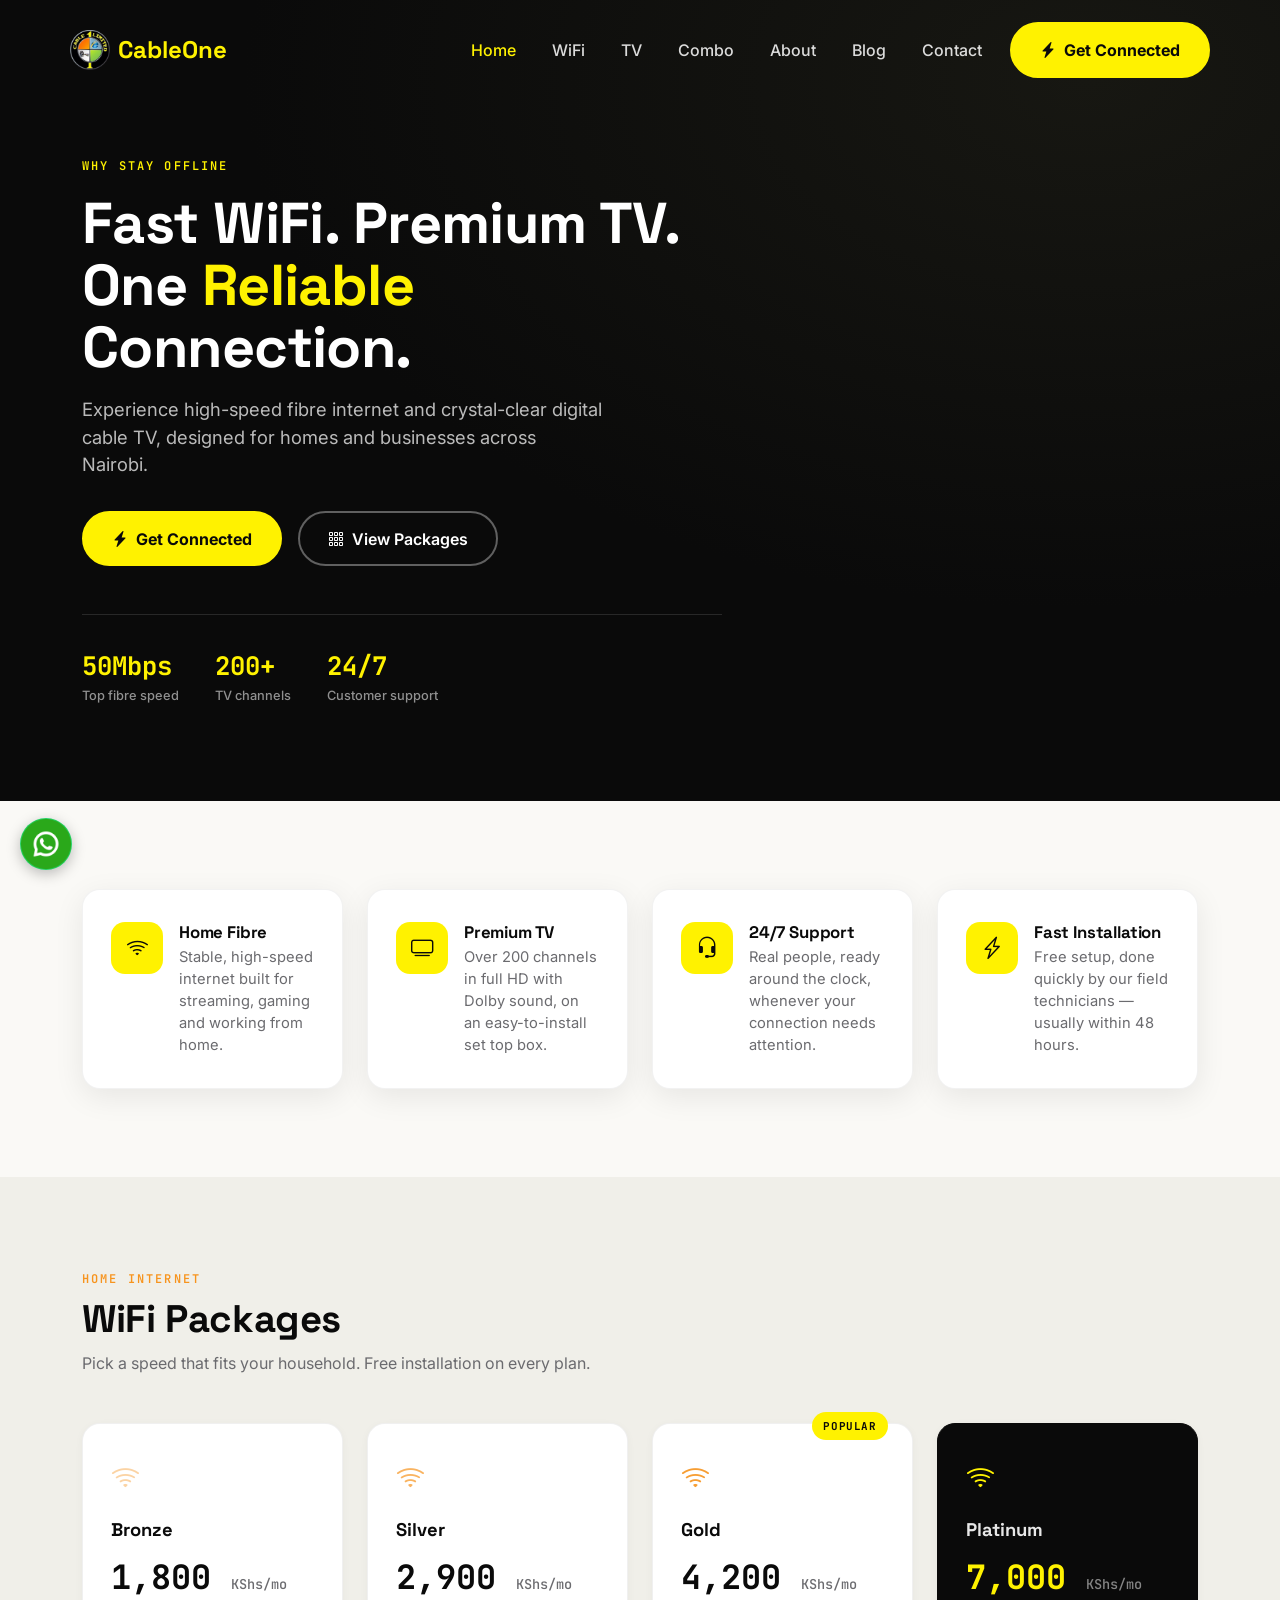
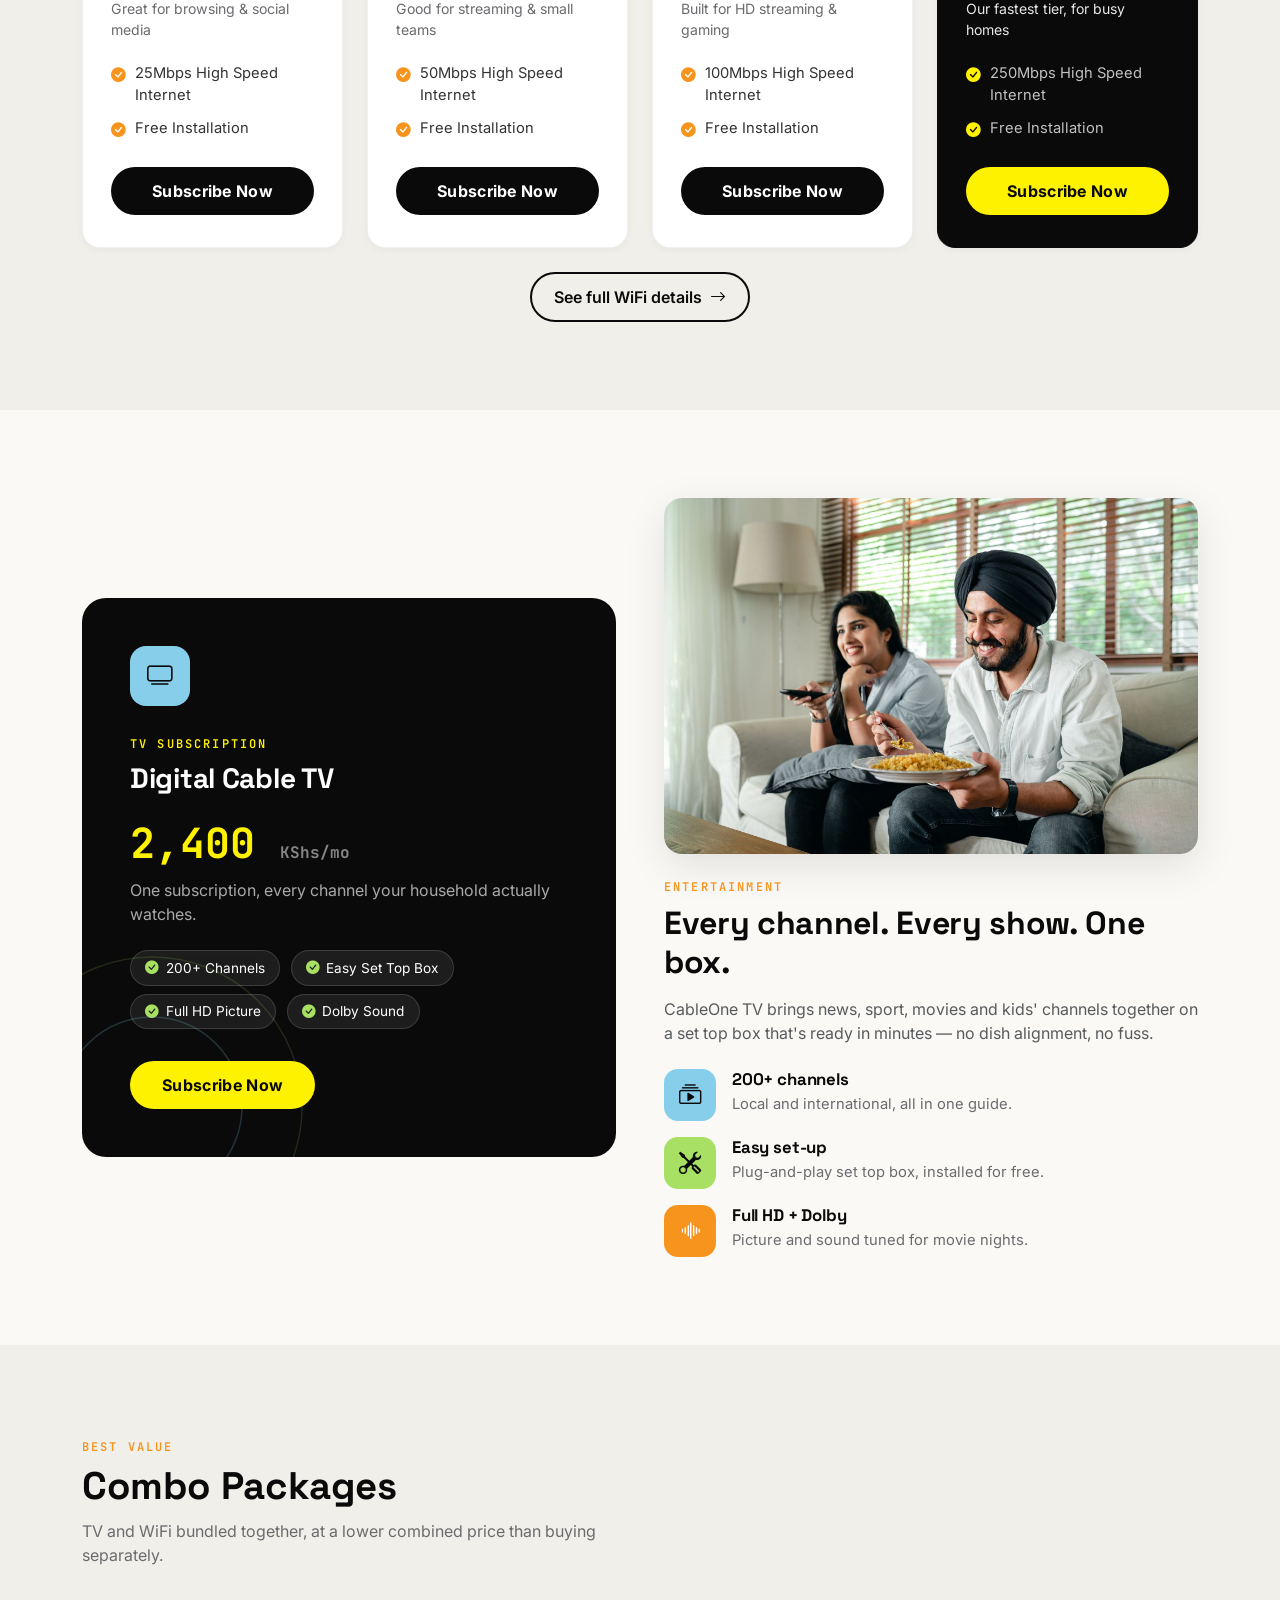
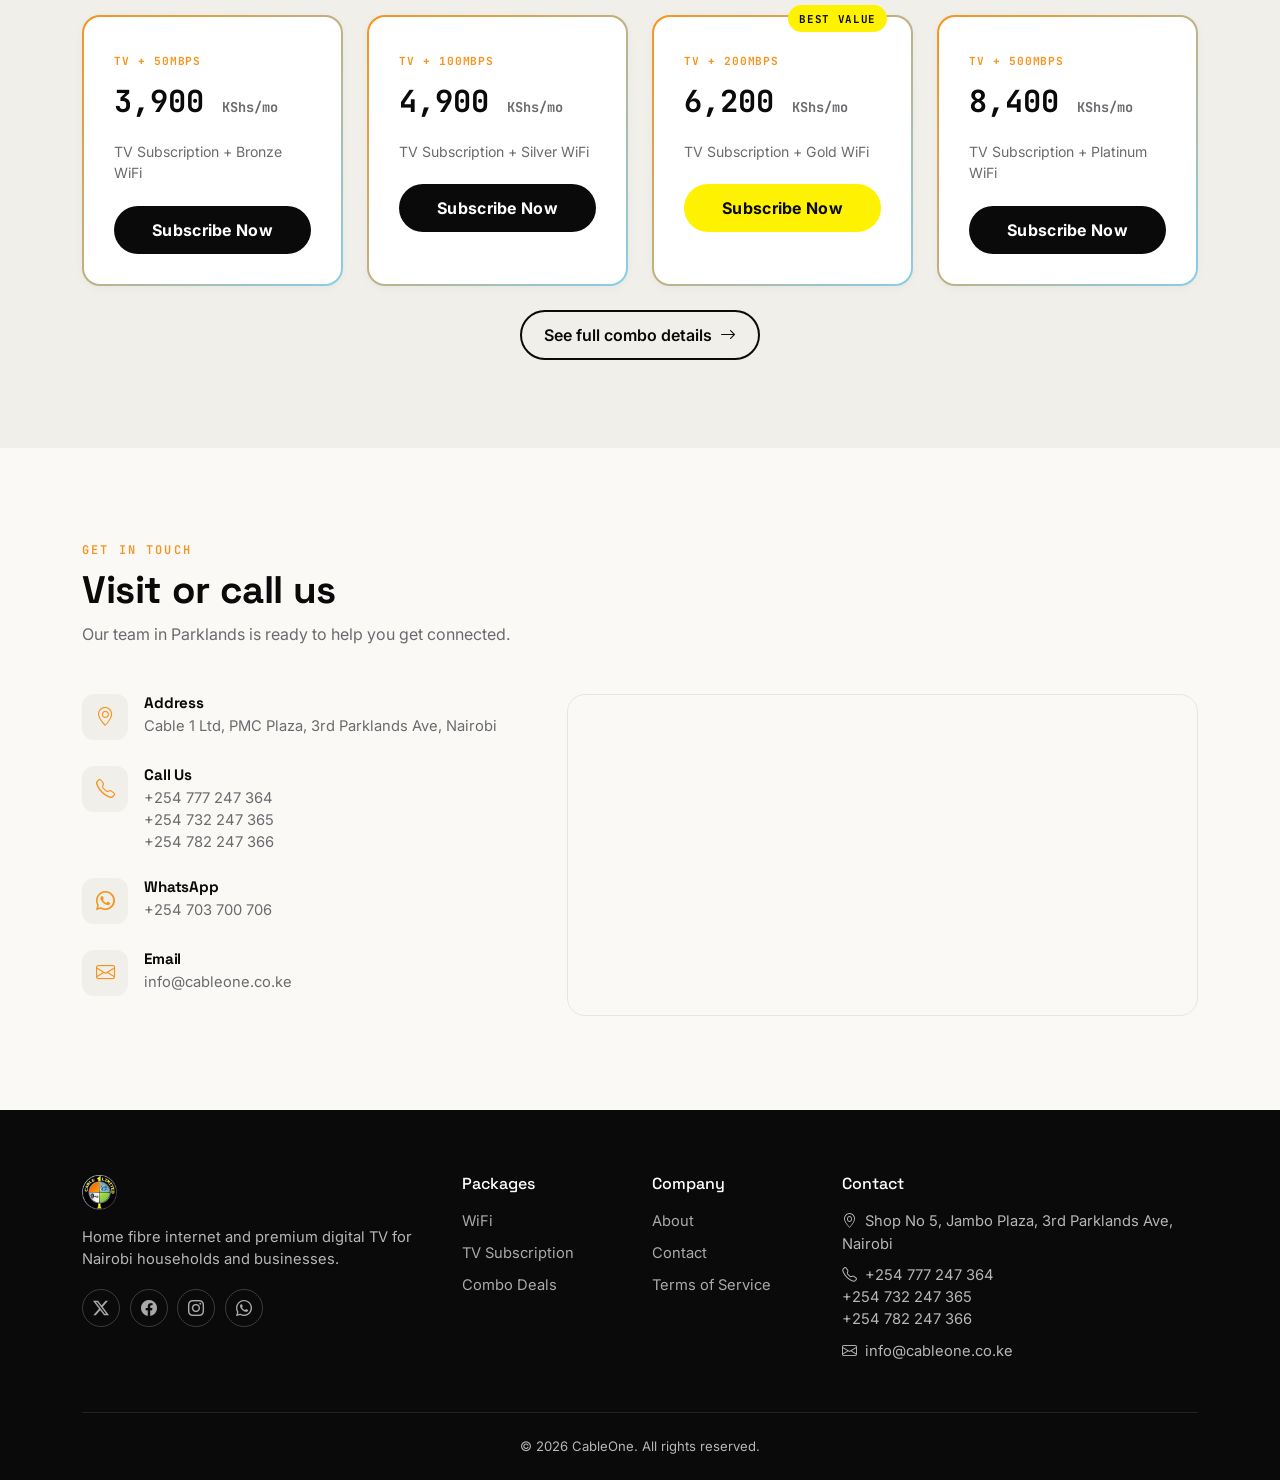
==== commit ab121e58: "Footer Update" ====
--- a/index.html
+++ b/index.html
@@ -406,8 +406,10 @@
         <div class="col-lg-4 col-md-12">
           <h5>Contact</h5>
           <ul>
-            <li><i class="bi bi-geo-alt me-1"></i> PMC Plaza, 3rd Parklands Ave, Nairobi</li>
-            <li><i class="bi bi-telephone me-1"></i> +254 777 247 364</li>
+            <li><i class="bi bi-geo-alt me-1"></i> Shop No 5, Jambo Plaza, 3rd Parklands Ave, Nairobi</li>
+            <li><i class="bi bi-telephone me-1"></i> +254 777 247 364<br>
+              +254 732 247 365<br>
+              +254 782 247 366</li>
             <li><i class="bi bi-envelope me-1"></i> info@cableone.co.ke</li>
           </ul>
         </div>
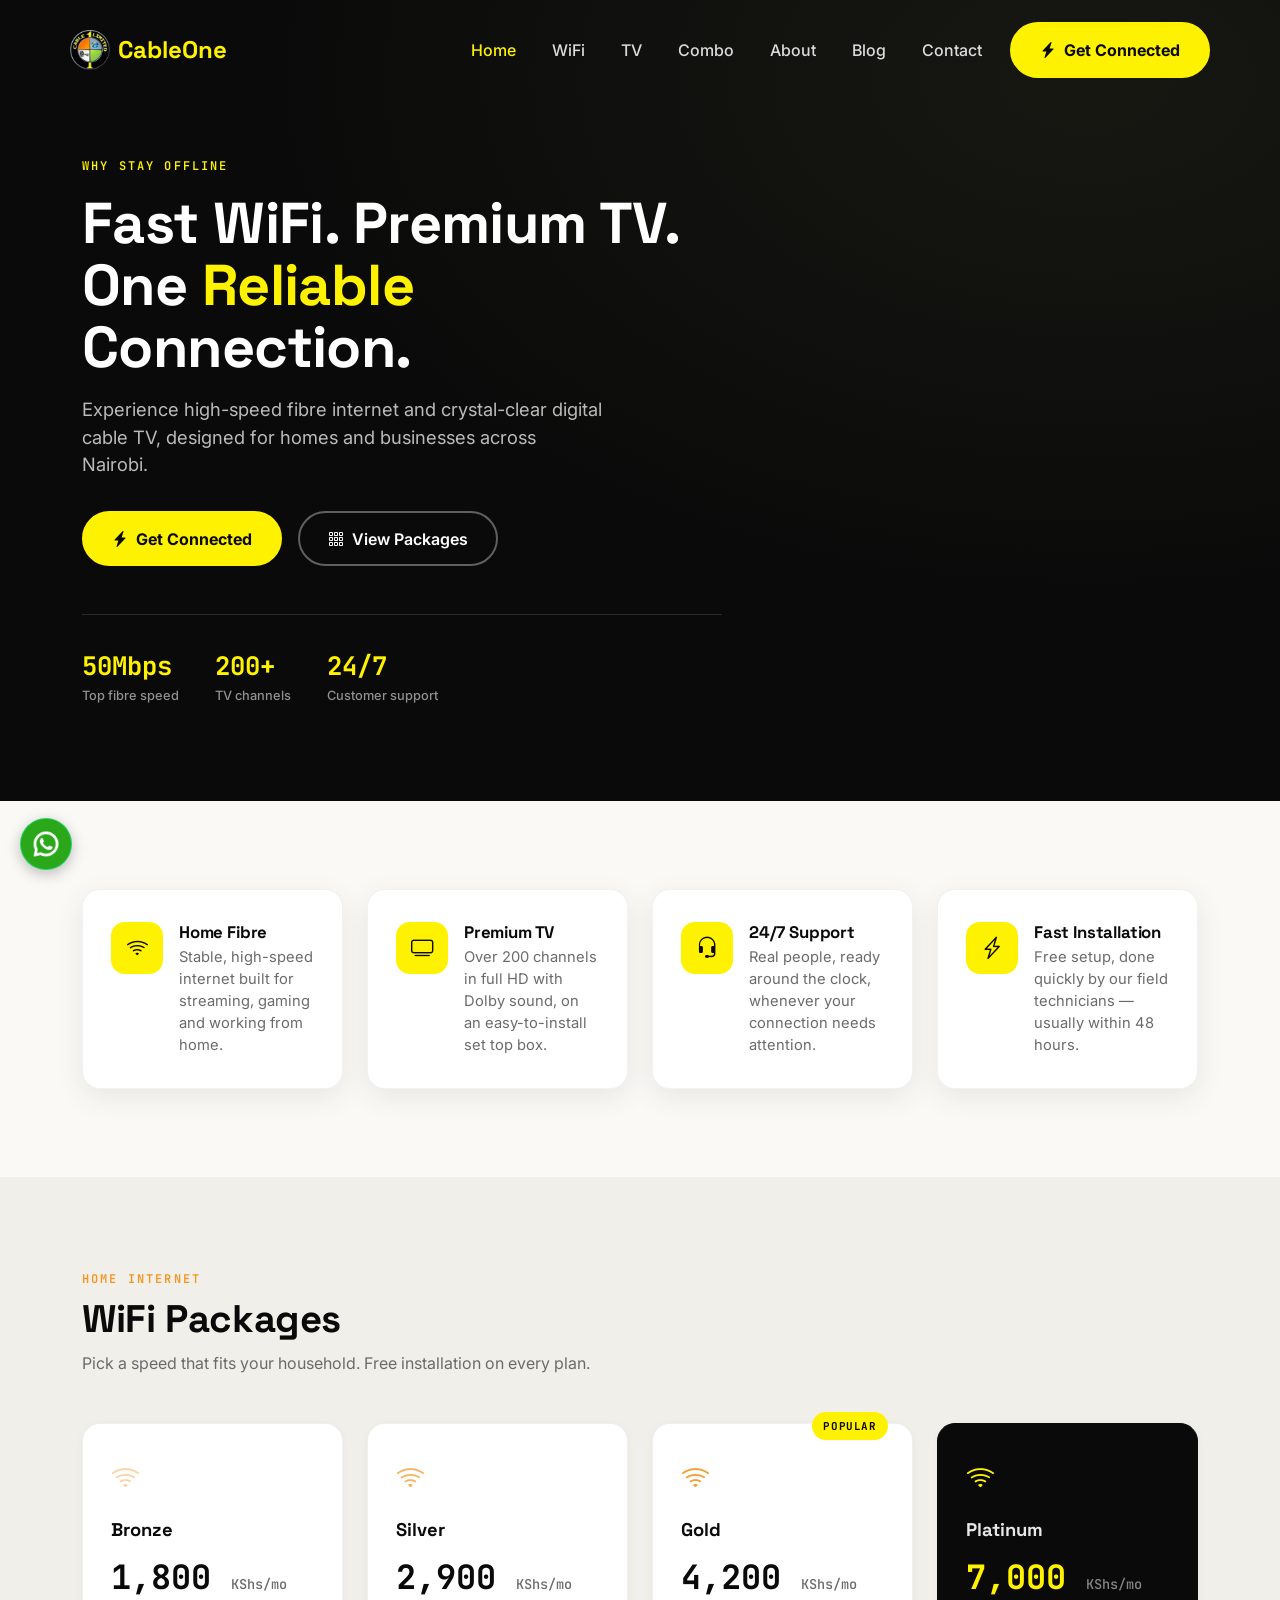
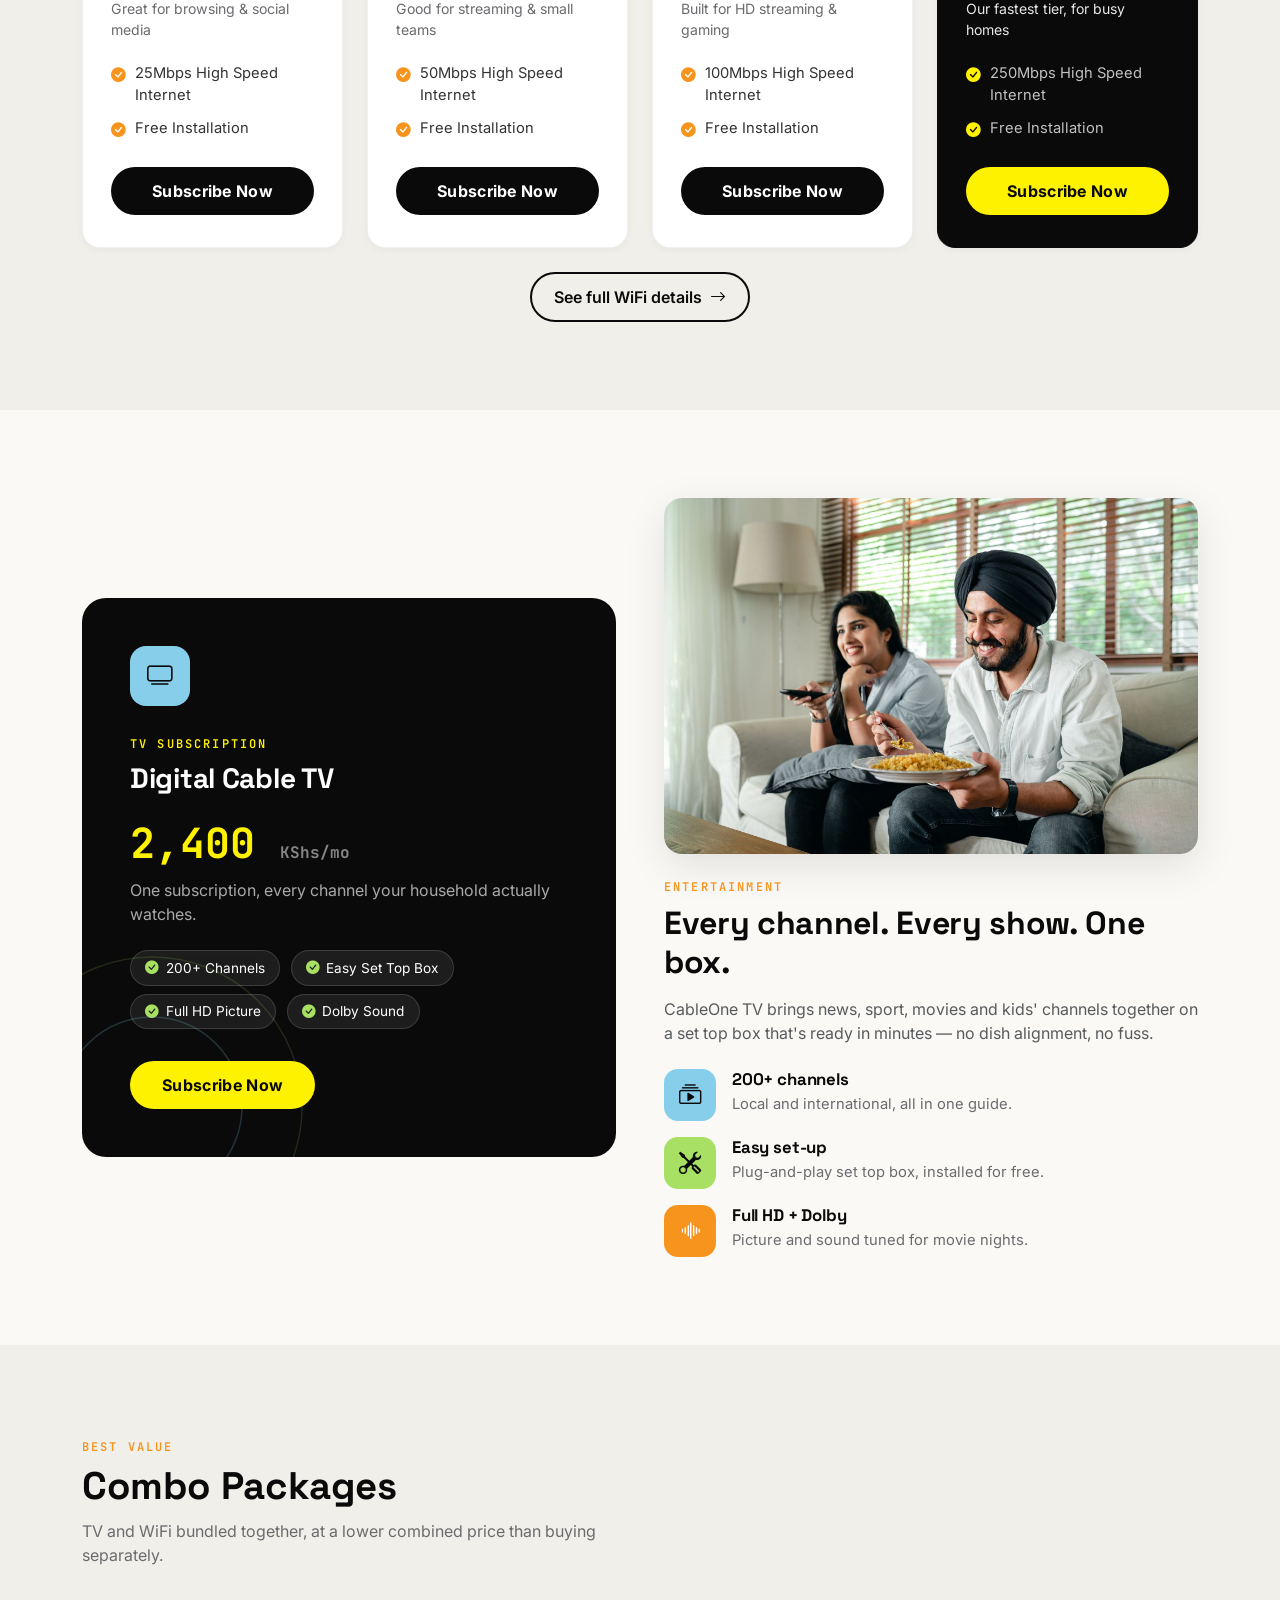
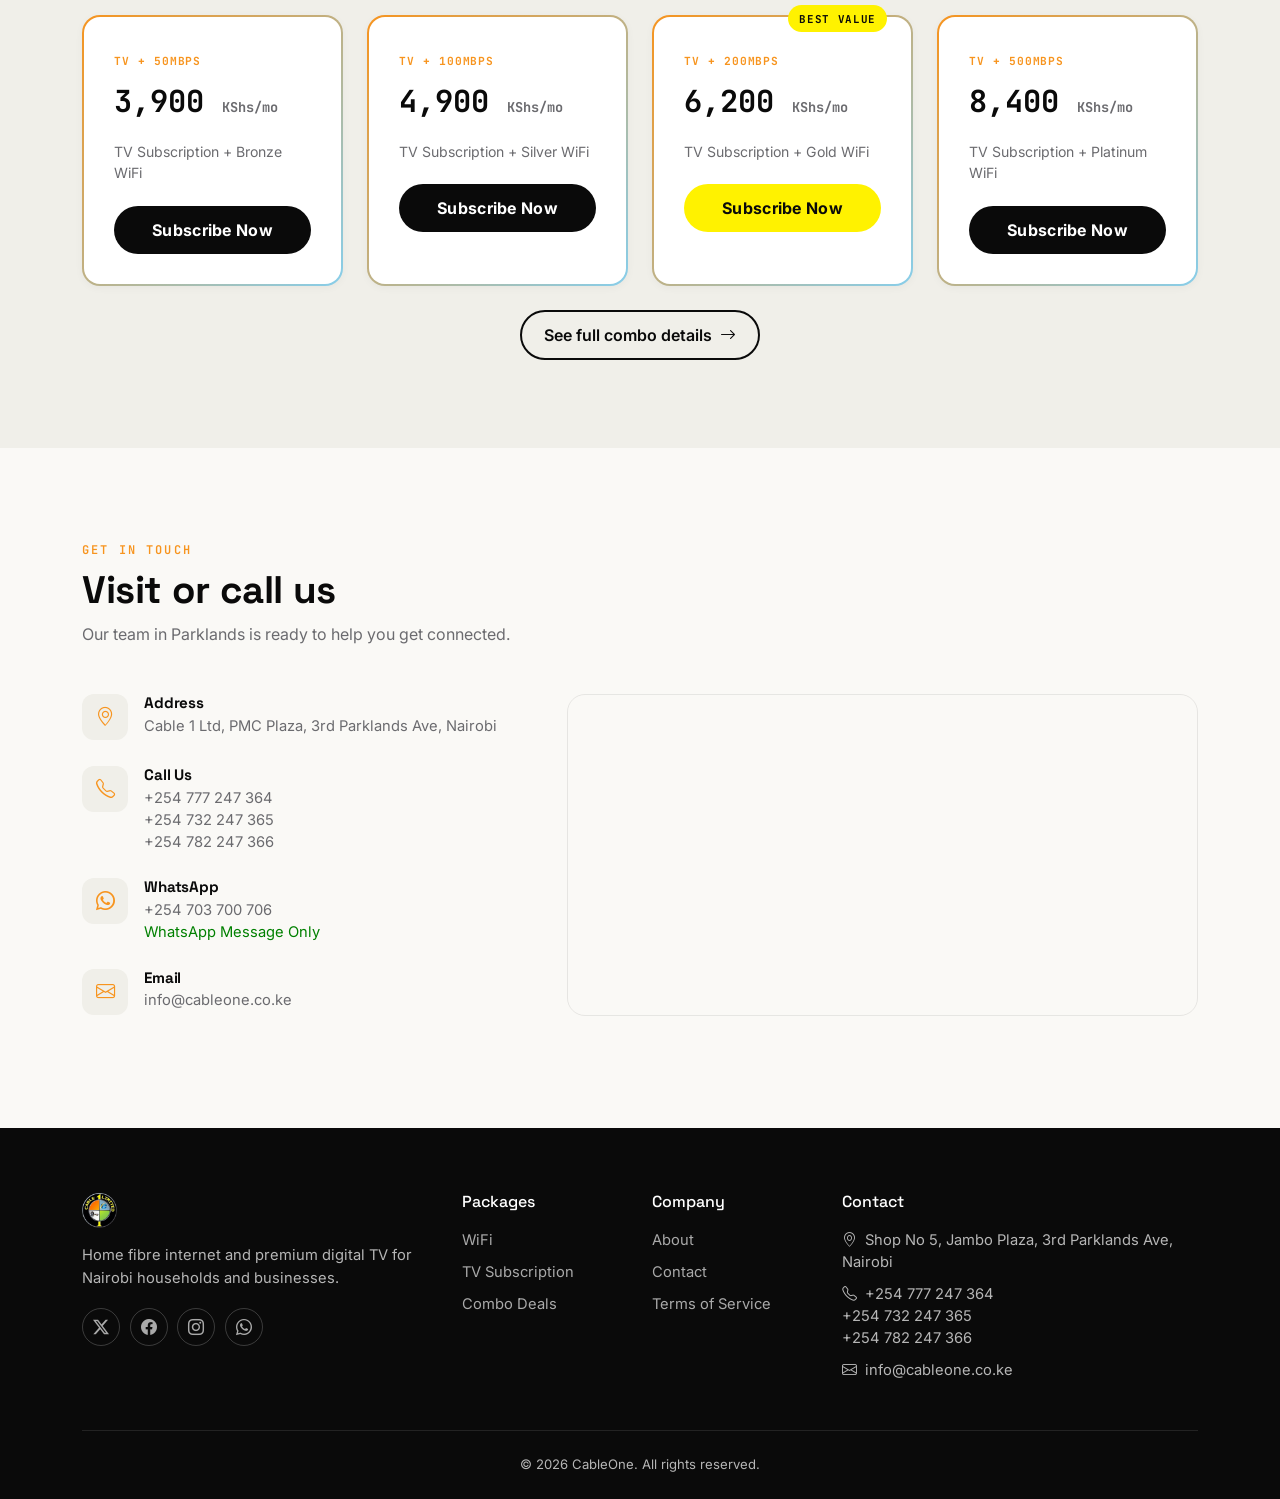
==== commit b9199703: "Whatsapp Update" ====
--- a/index.html
+++ b/index.html
@@ -354,7 +354,8 @@
           </div>
           <div class="contact-info-item">
             <div class="icon-badge"><i class="bi bi-whatsapp"></i></div>
-            <div><h4>WhatsApp</h4><p><a href="https://wa.me/254703700706" target="_blank" rel="noopener">+254 703 700 706</a></p></div>
+            <div><h4>WhatsApp</h4><p><a href="https://wa.me/254703700706" target="_blank" rel="noopener">
+                +254 703 700 706</a><br> <span style="color: green;">WhatsApp Message Only </span></p></div>
           </div>
           <div class="contact-info-item">
             <div class="icon-badge"><i class="bi bi-envelope"></i></div>
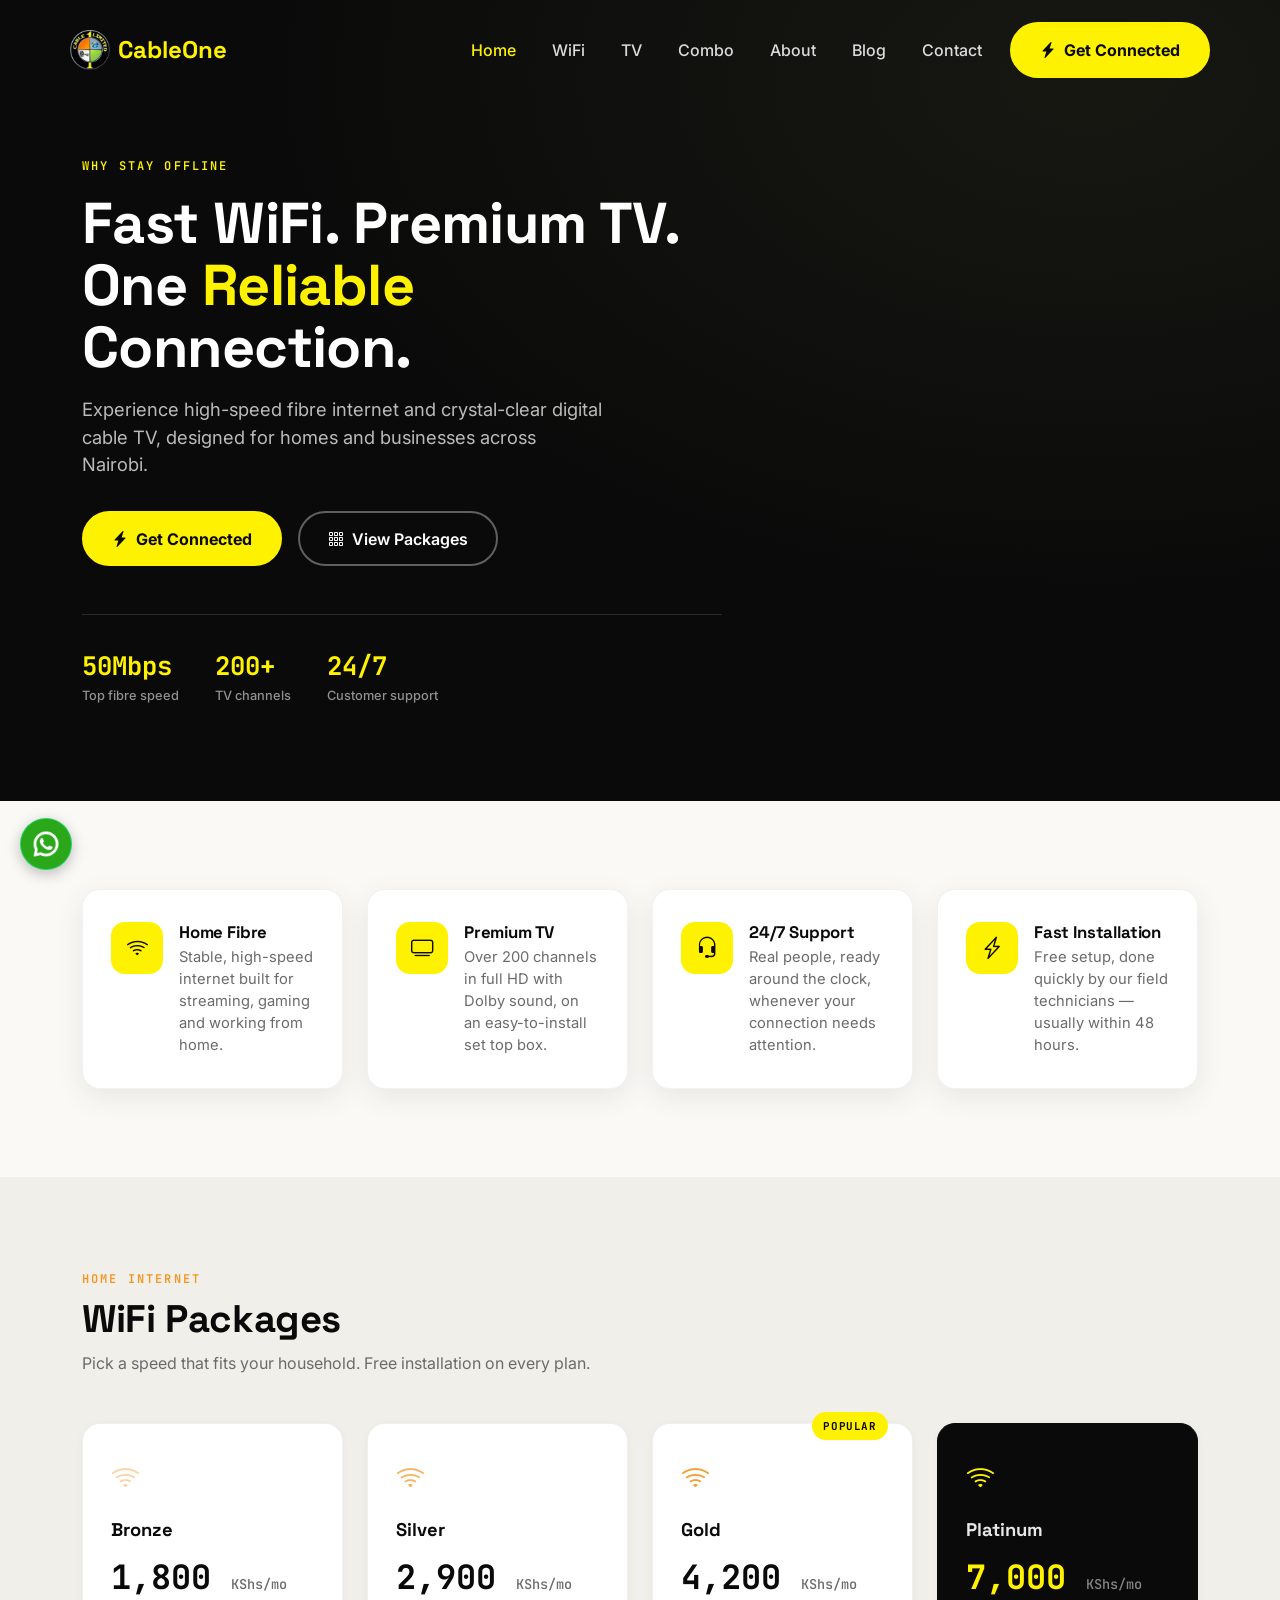
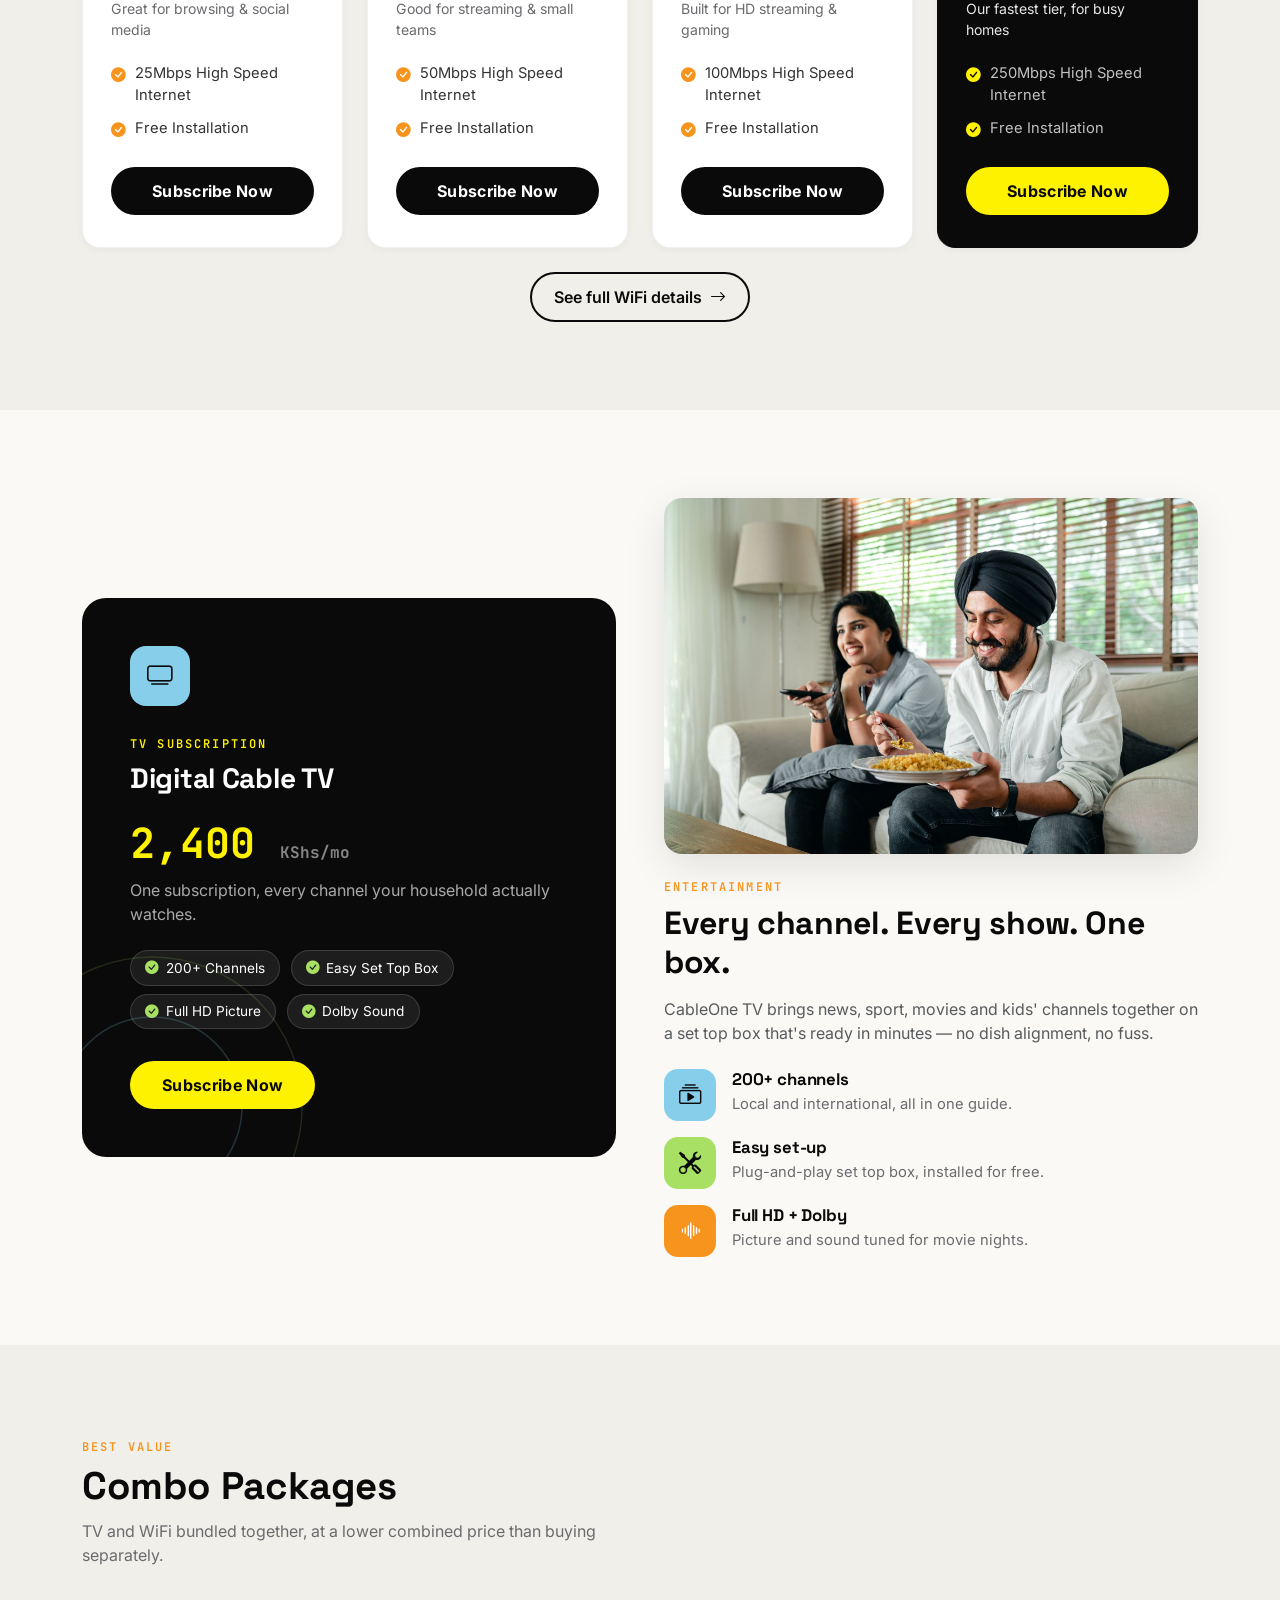
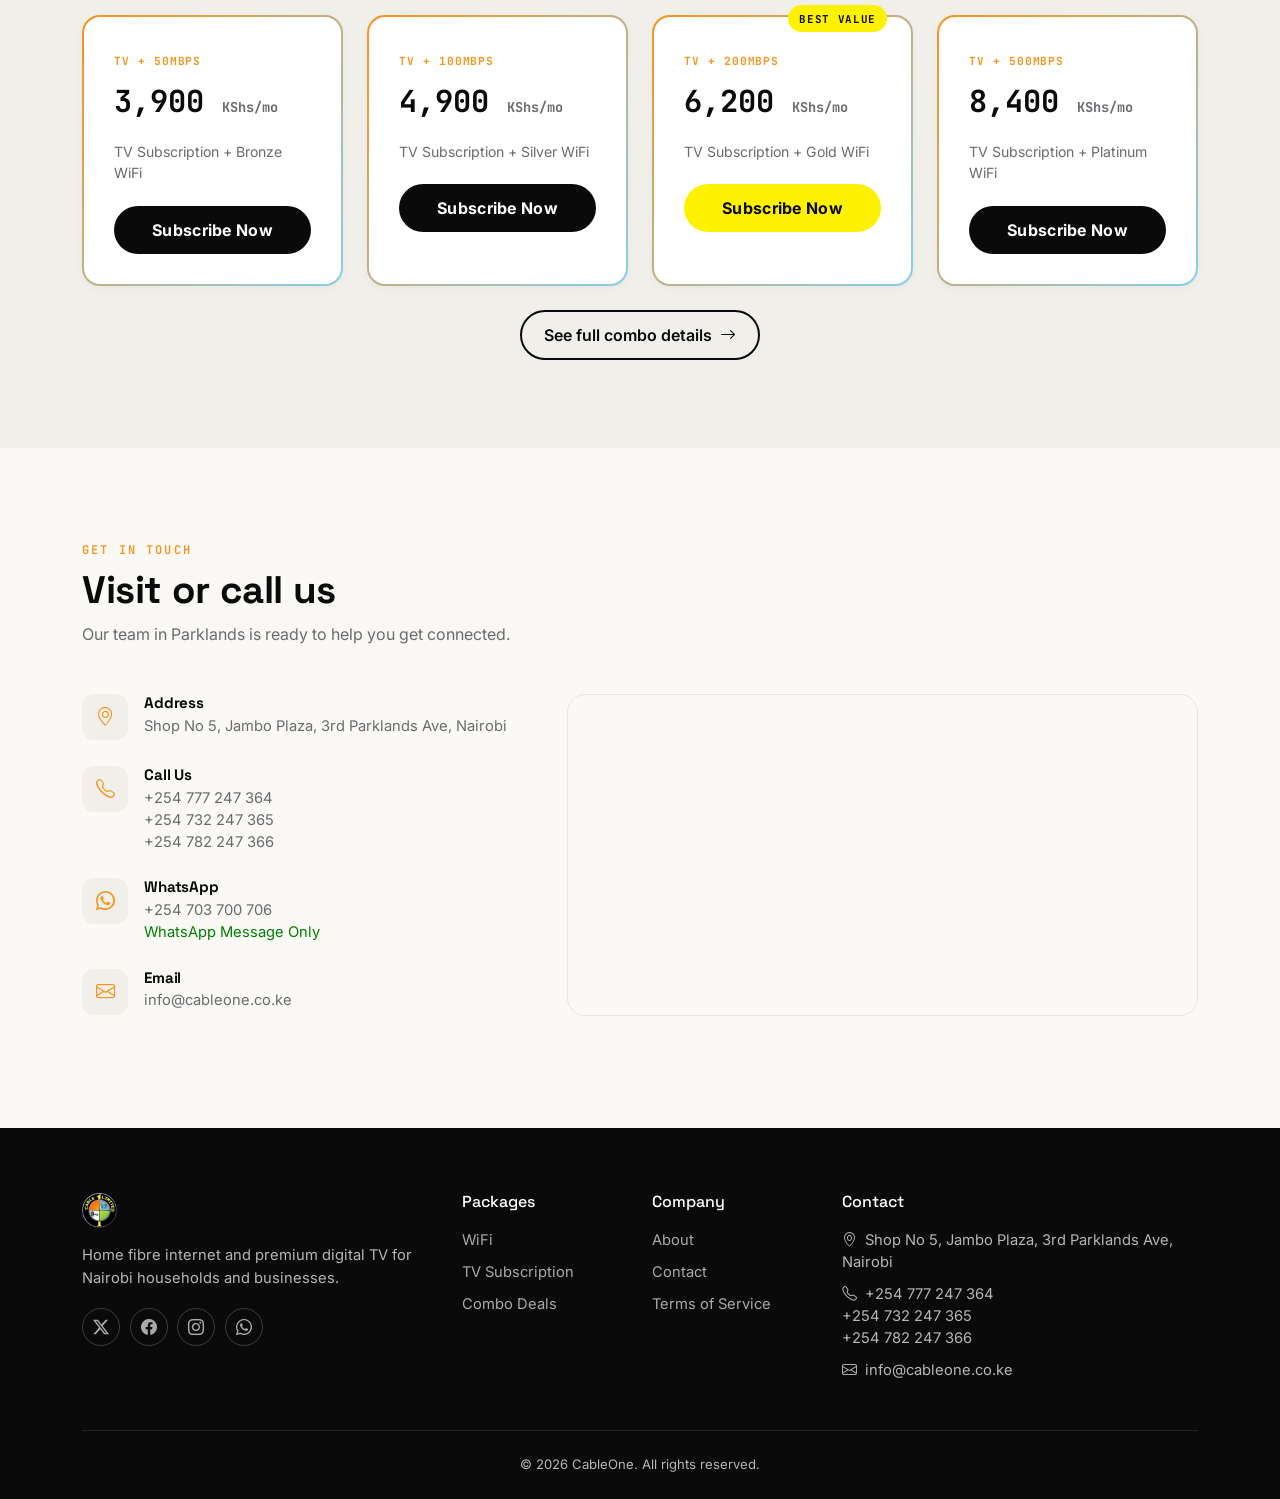
==== commit 96acb602: "Location Update" ====
--- a/index.html
+++ b/index.html
@@ -341,7 +341,7 @@
         <div class="col-lg-5">
           <div class="contact-info-item">
             <div class="icon-badge"><i class="bi bi-geo-alt"></i></div>
-            <div><h4>Address</h4><p>Cable 1 Ltd, PMC Plaza, 3rd Parklands Ave, Nairobi</p></div>
+            <div><h4>Address</h4><p>Shop No 5, Jambo Plaza, 3rd Parklands Ave, Nairobi</p></div>
           </div>
           <div class="contact-info-item">
             <div class="icon-badge"><i class="bi bi-telephone"></i></div>
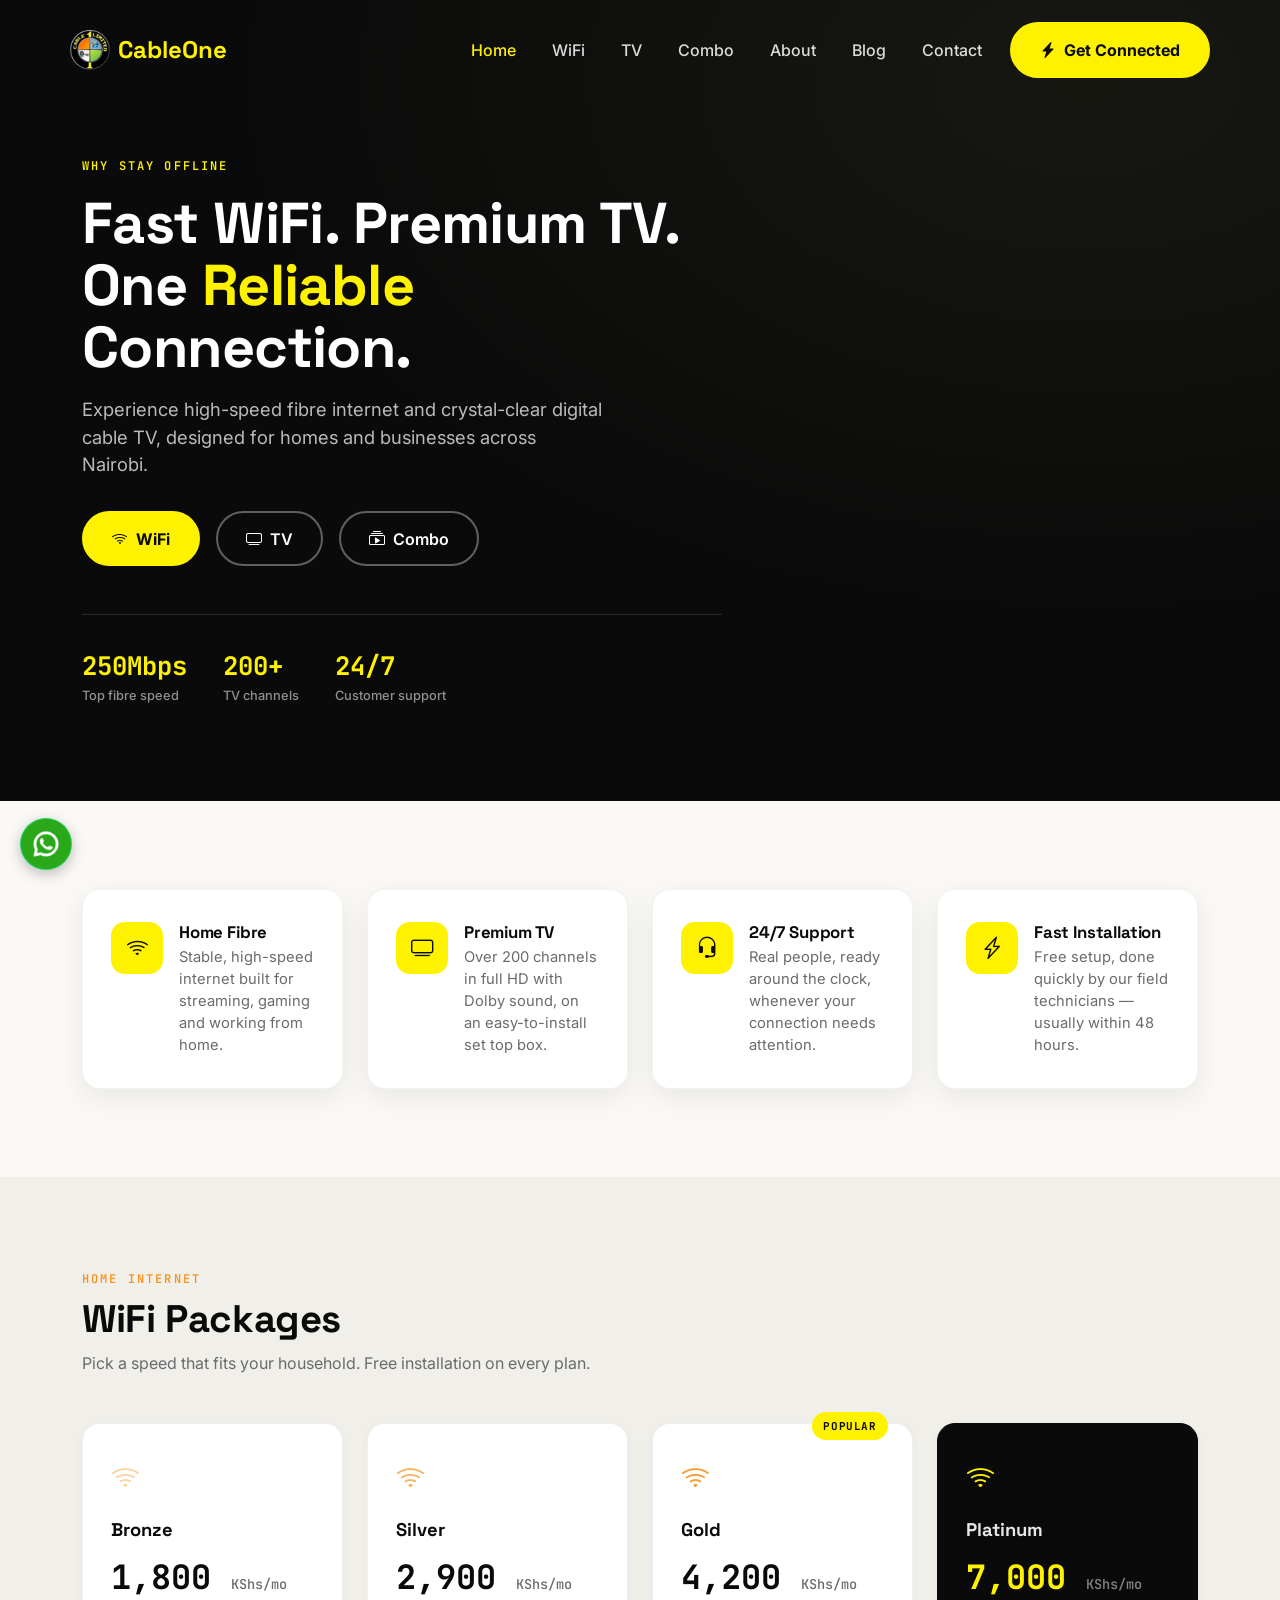
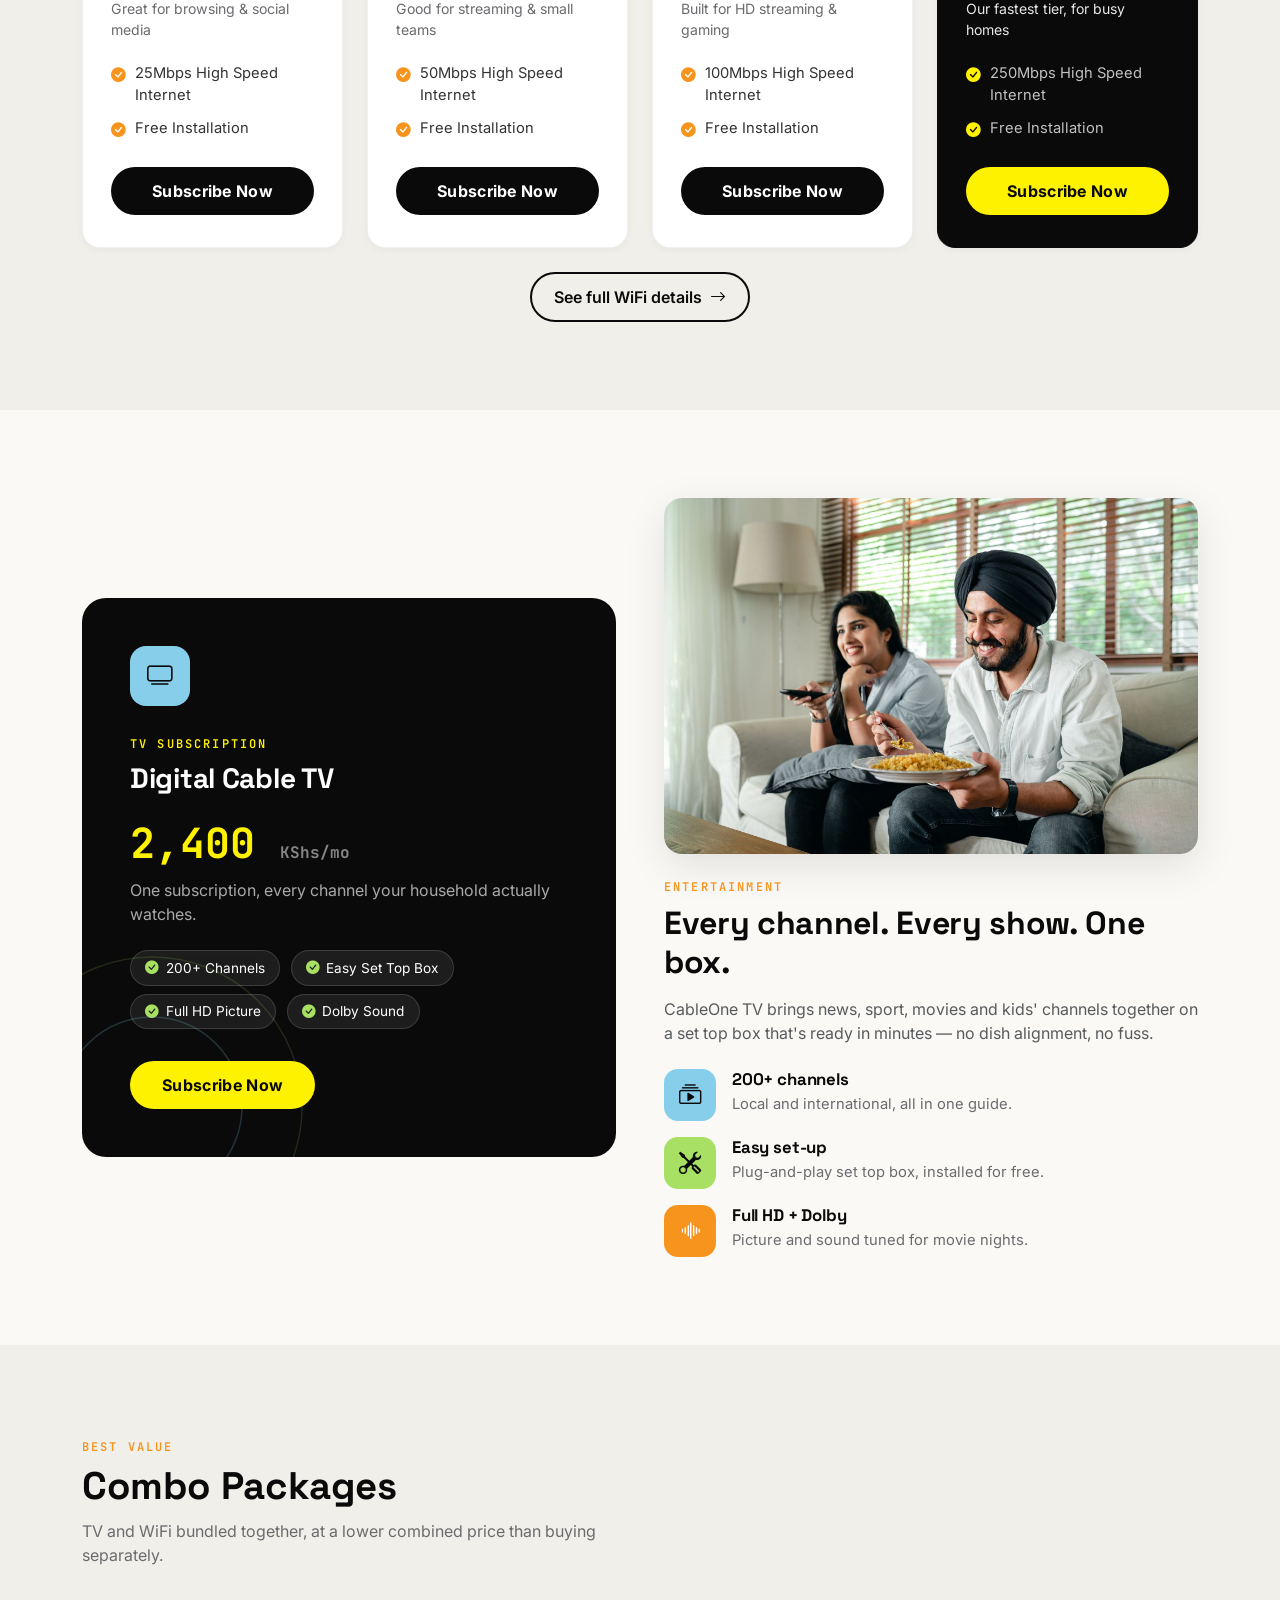
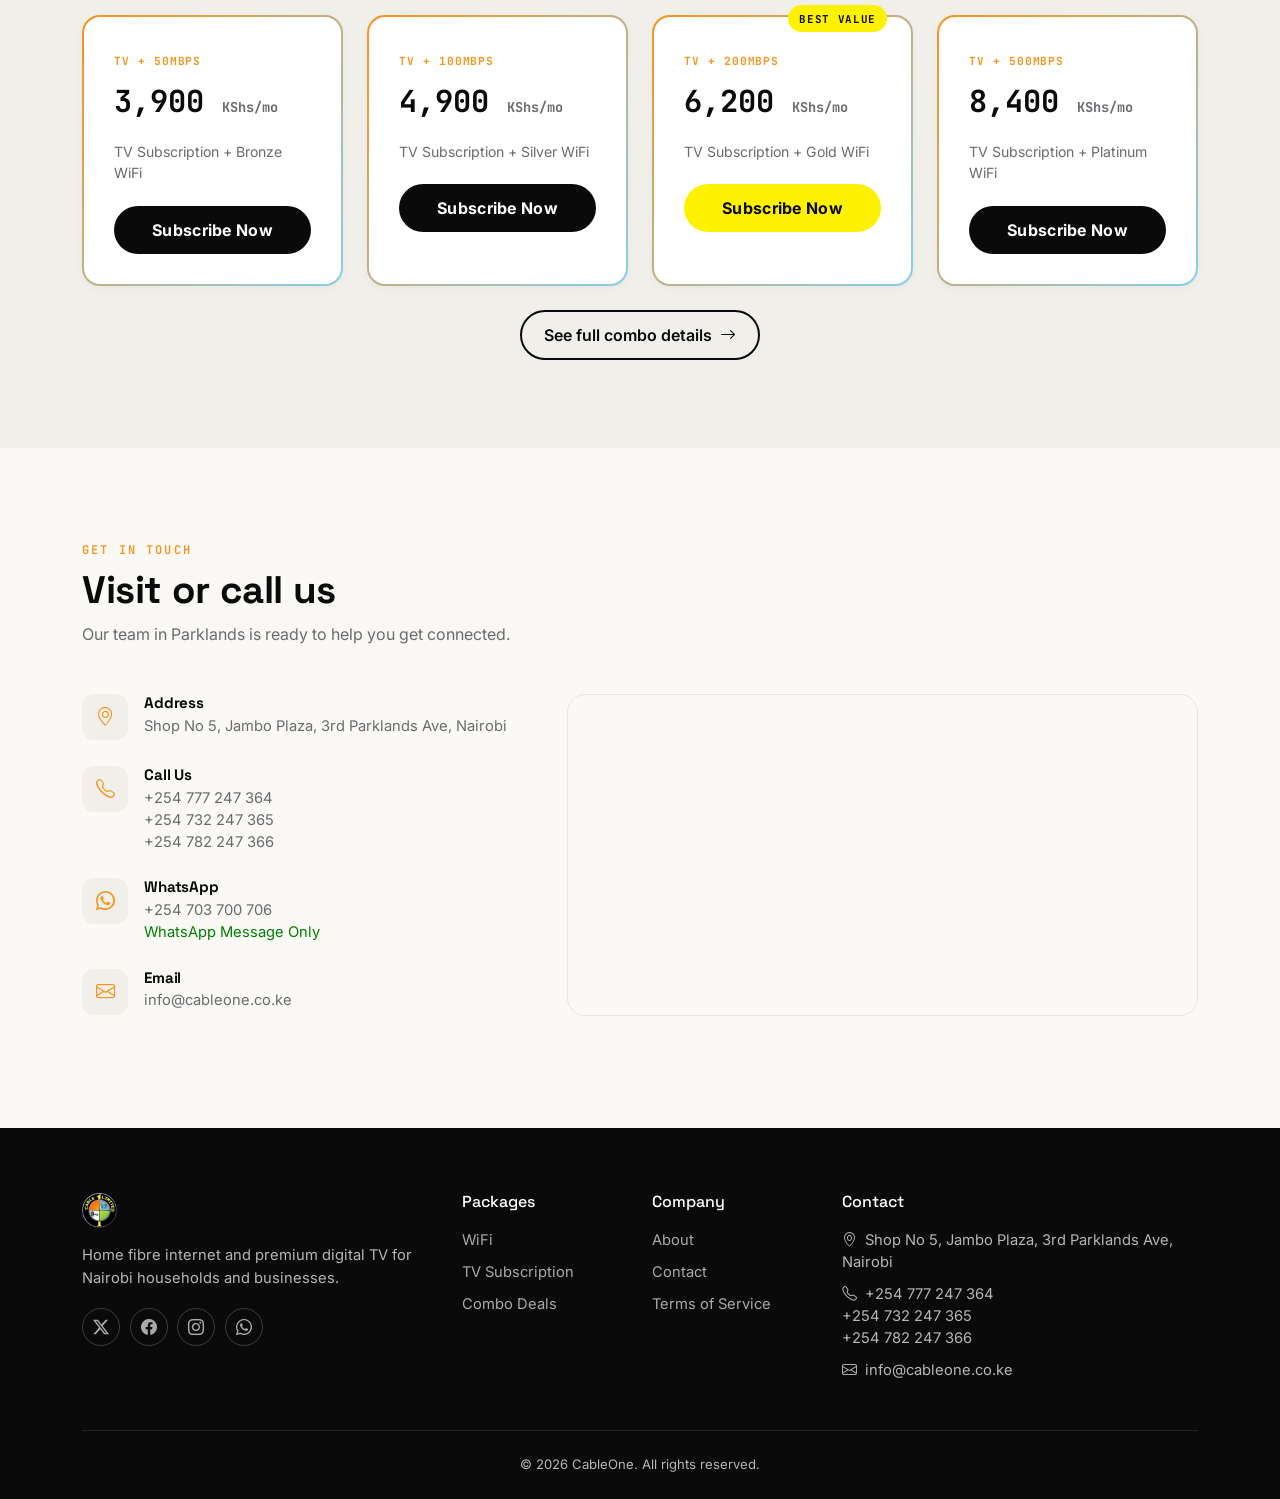
==== commit 702c4991: "LinkedIn Updates for Sachin" ====
--- a/index.html
+++ b/index.html
@@ -72,12 +72,13 @@
         <h1 class="mt-3">Fast WiFi. Premium TV.<br>One <span class="accent">Reliable</span> Connection.</h1>
         <p class="lead-copy">Experience high-speed fibre internet and crystal-clear digital cable TV, designed for homes and businesses across Nairobi.</p>
         <div class="d-flex flex-wrap gap-3">
-          <a href="#packages" class="btn-c1-primary"><i class="bi bi-lightning-charge-fill"></i> Get Connected</a>
-          <a href="#packages" class="btn-c1-outline"><i class="bi bi-grid-3x3-gap"></i> View Packages</a>
+          <a href="wifi.html" class="btn-c1-primary"><i class="bi bi-wifi"></i> WiFi</a>
+          <a href="tv.html" class="btn-c1-outline"><i class="bi bi-tv"></i> TV</a>
+          <a href="combo.html" class="btn-c1-outline"><i class="bi bi-collection-play"></i> Combo</a>
         </div>
         <div class="hero-stats">
           <div>
-            <div class="stat-num">50Mbps</div>
+            <div class="stat-num">250Mbps</div>
             <div class="stat-label">Top fibre speed</div>
           </div>
           <div>
@@ -364,8 +365,7 @@
         </div>
         <div class="col-lg-7">
           <div class="map-frame">
-            <iframe src="https://www.google.com/maps/embed?pb=!1m28!1m12!1m3!1d843.5941471285231!2d36.82158468943315!3d-1.261934630426317!2m3!1f0!2f0!3f0!3m2!1i1024!2i768!4f13.1!4m13!3e6!4m5!1s0x182f1784bb747801%3A0xf35e7d39e4f62712!2sPark%20Medical%20Centre%20(PMC%20Centre)%2C%203rd%20Parklands%20Nairobi%20KE%2C%203rd%20Parklands%20Ave%2C%20Nairobi!3m2!1d-1.2622867!2d36.8222616!4m5!1s0x182f172c5d3827d9%3A0x3d82cd5f24bb2598!2sCable%201%20Ltd%2C%20Amani%20Plaza%2C%203rd%20Parklands%20Ave%2C%20Nairobi!3m2!1d-1.261904!2d36.8222636!5e0!3m2!1sen!2ske!4v1784211061275!5m2!1sen!2ske"
-              allowfullscreen="" loading="lazy" referrerpolicy="strict-origin-when-cross-origin"></iframe>
+            <iframe src="https://www.google.com/maps/embed?pb=!1m18!1m12!1m3!1d634.397282636928!2d36.81602528488086!3d-1.2599426484255327!2m3!1f0!2f0!3f0!3m2!1i1024!2i768!4f13.1!3m3!1m2!1s0x182f171a2fbfffff%3A0x852dfd9503a39908!2sJambo%20Plaza!5e0!3m2!1sen!2ske!4v1786624902380!5m2!1sen!2ske" width="800" height="800" style="border:0;" allowfullscreen="" loading="lazy" referrerpolicy="strict-origin-when-cross-origin"></iframe>
           </div>
         </div>
       </div>
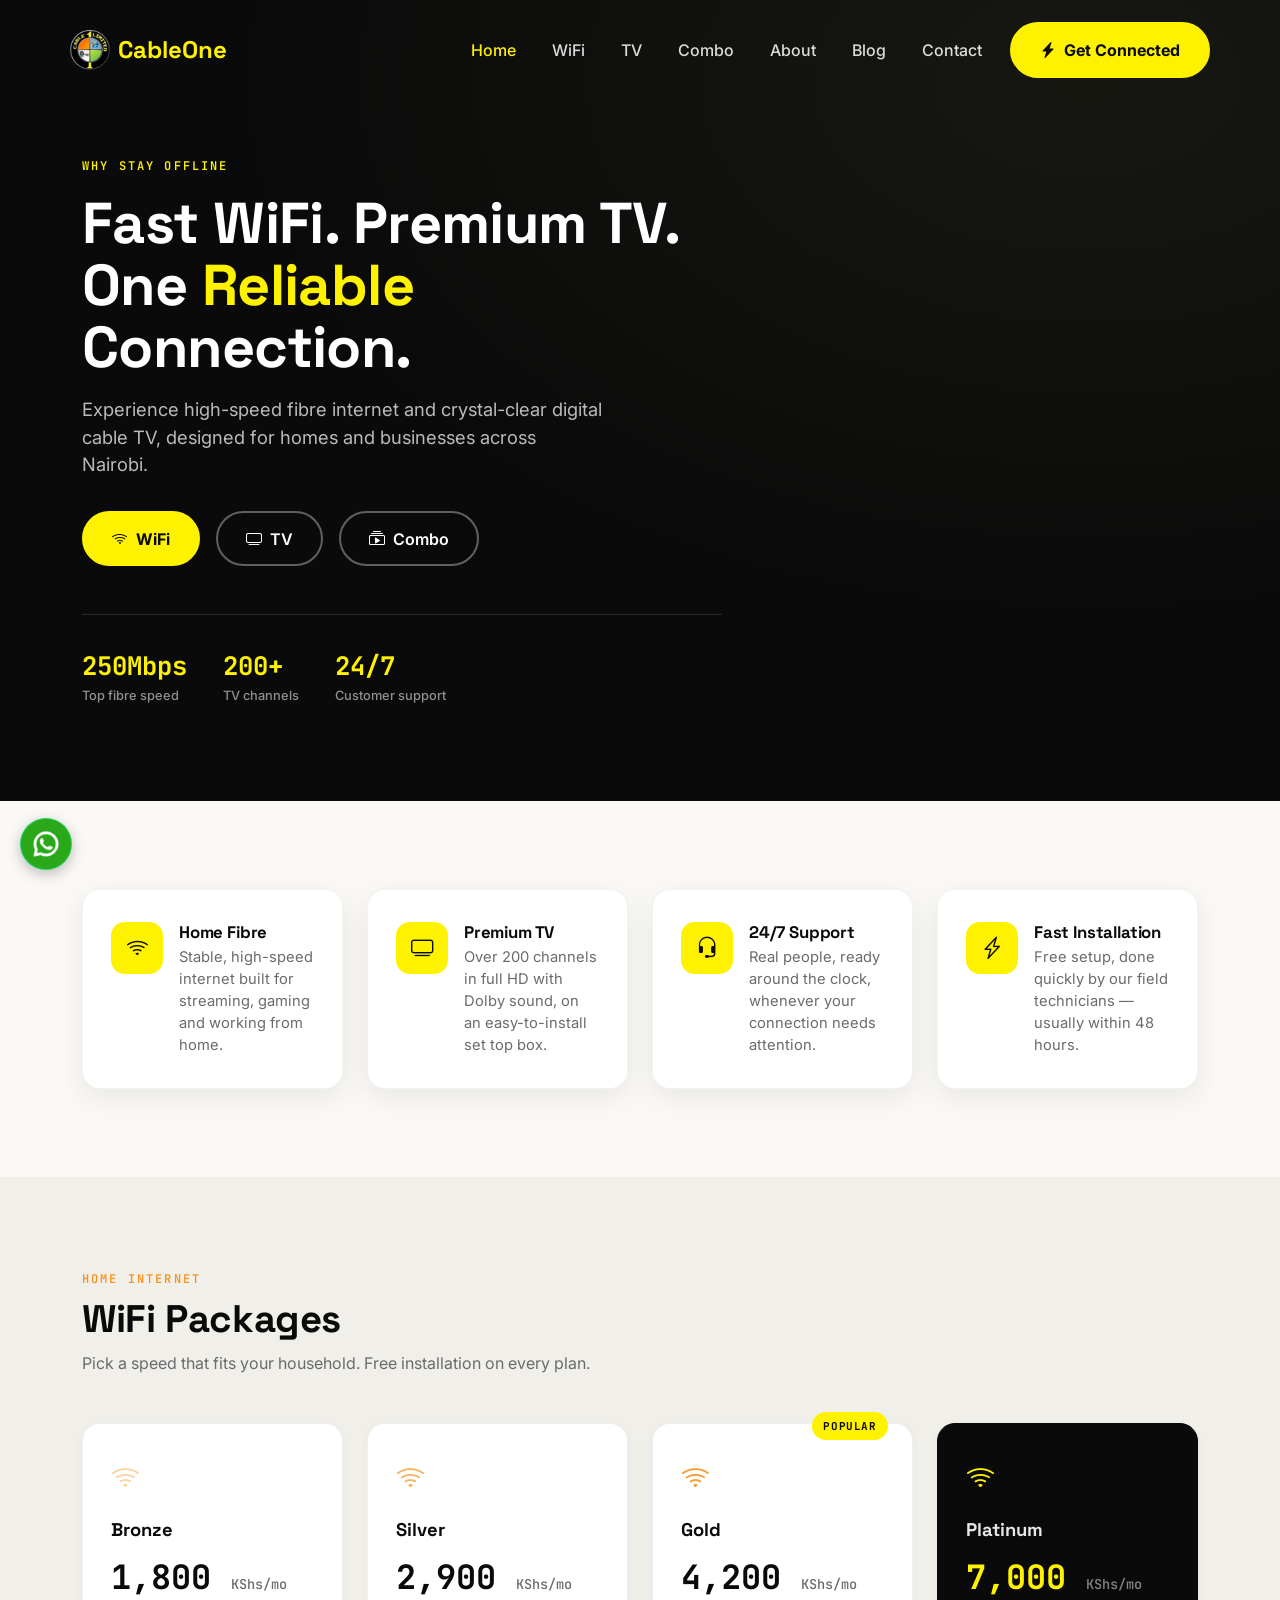
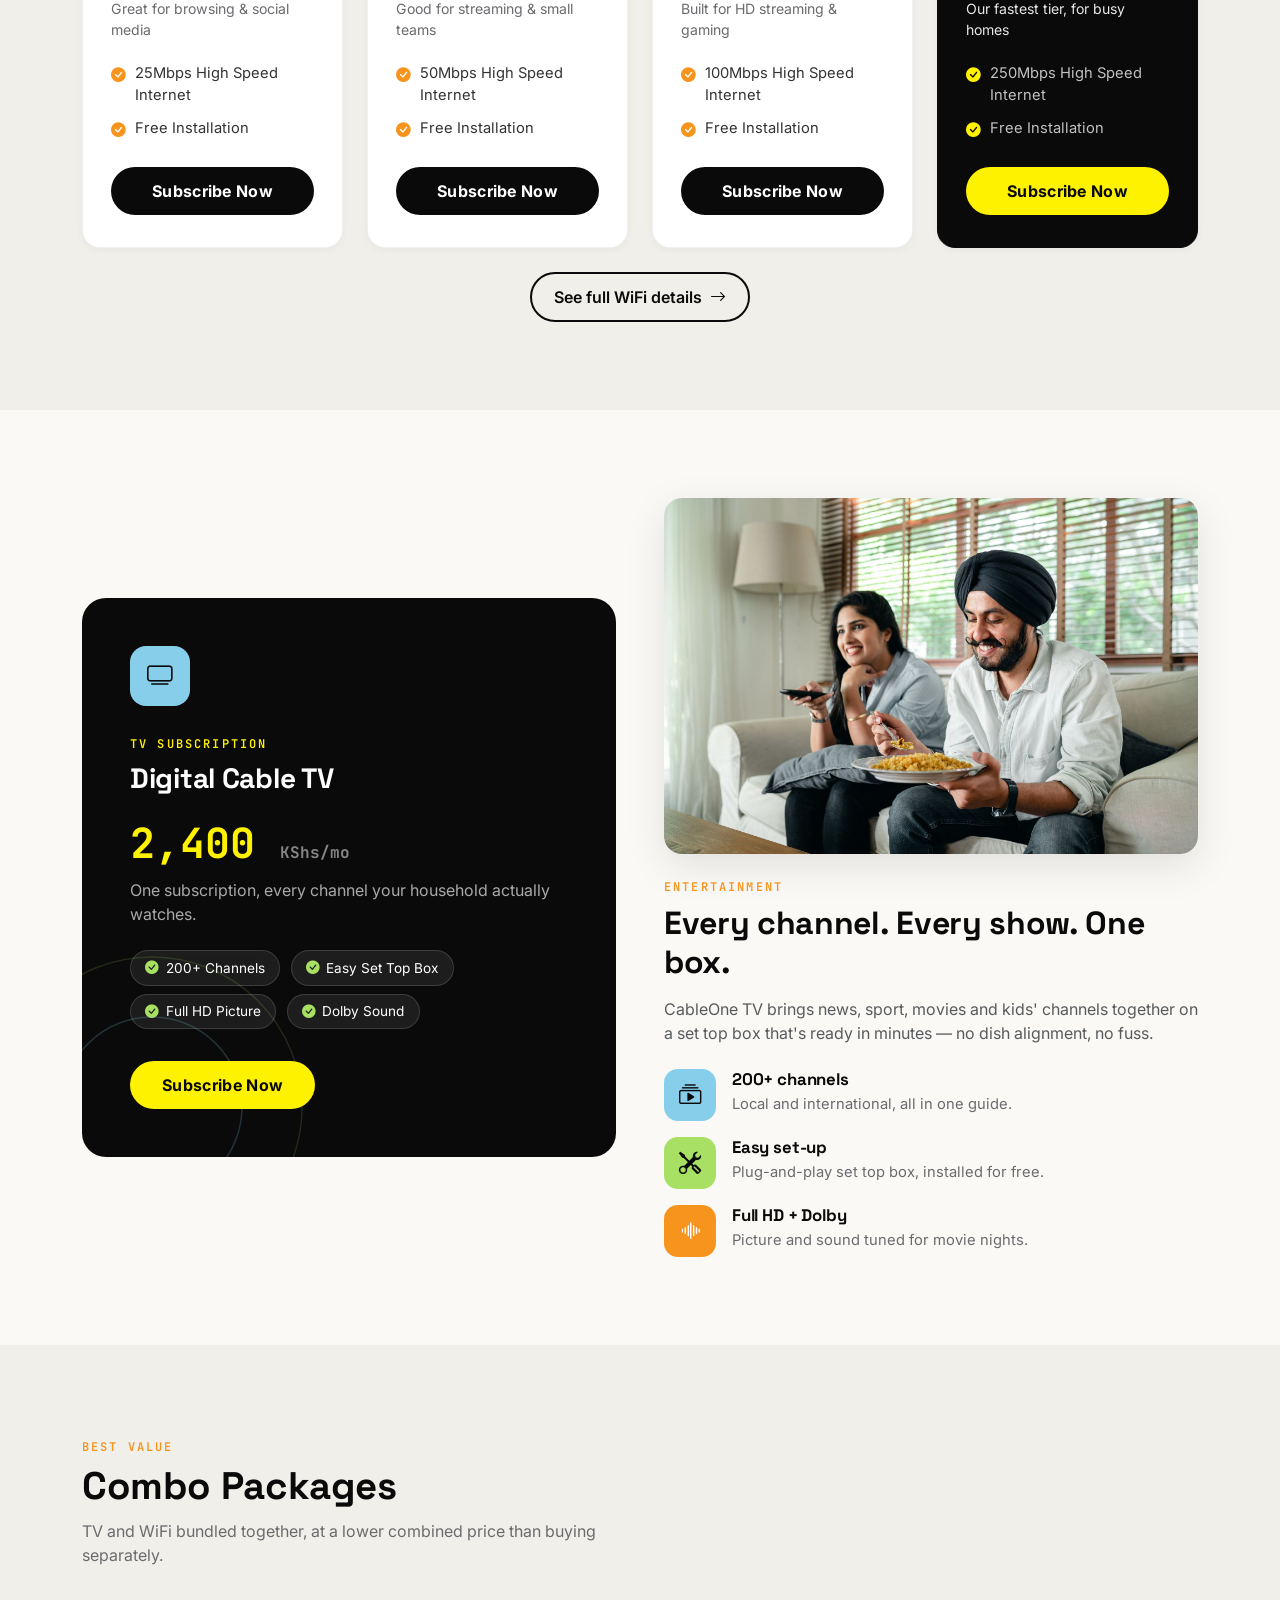
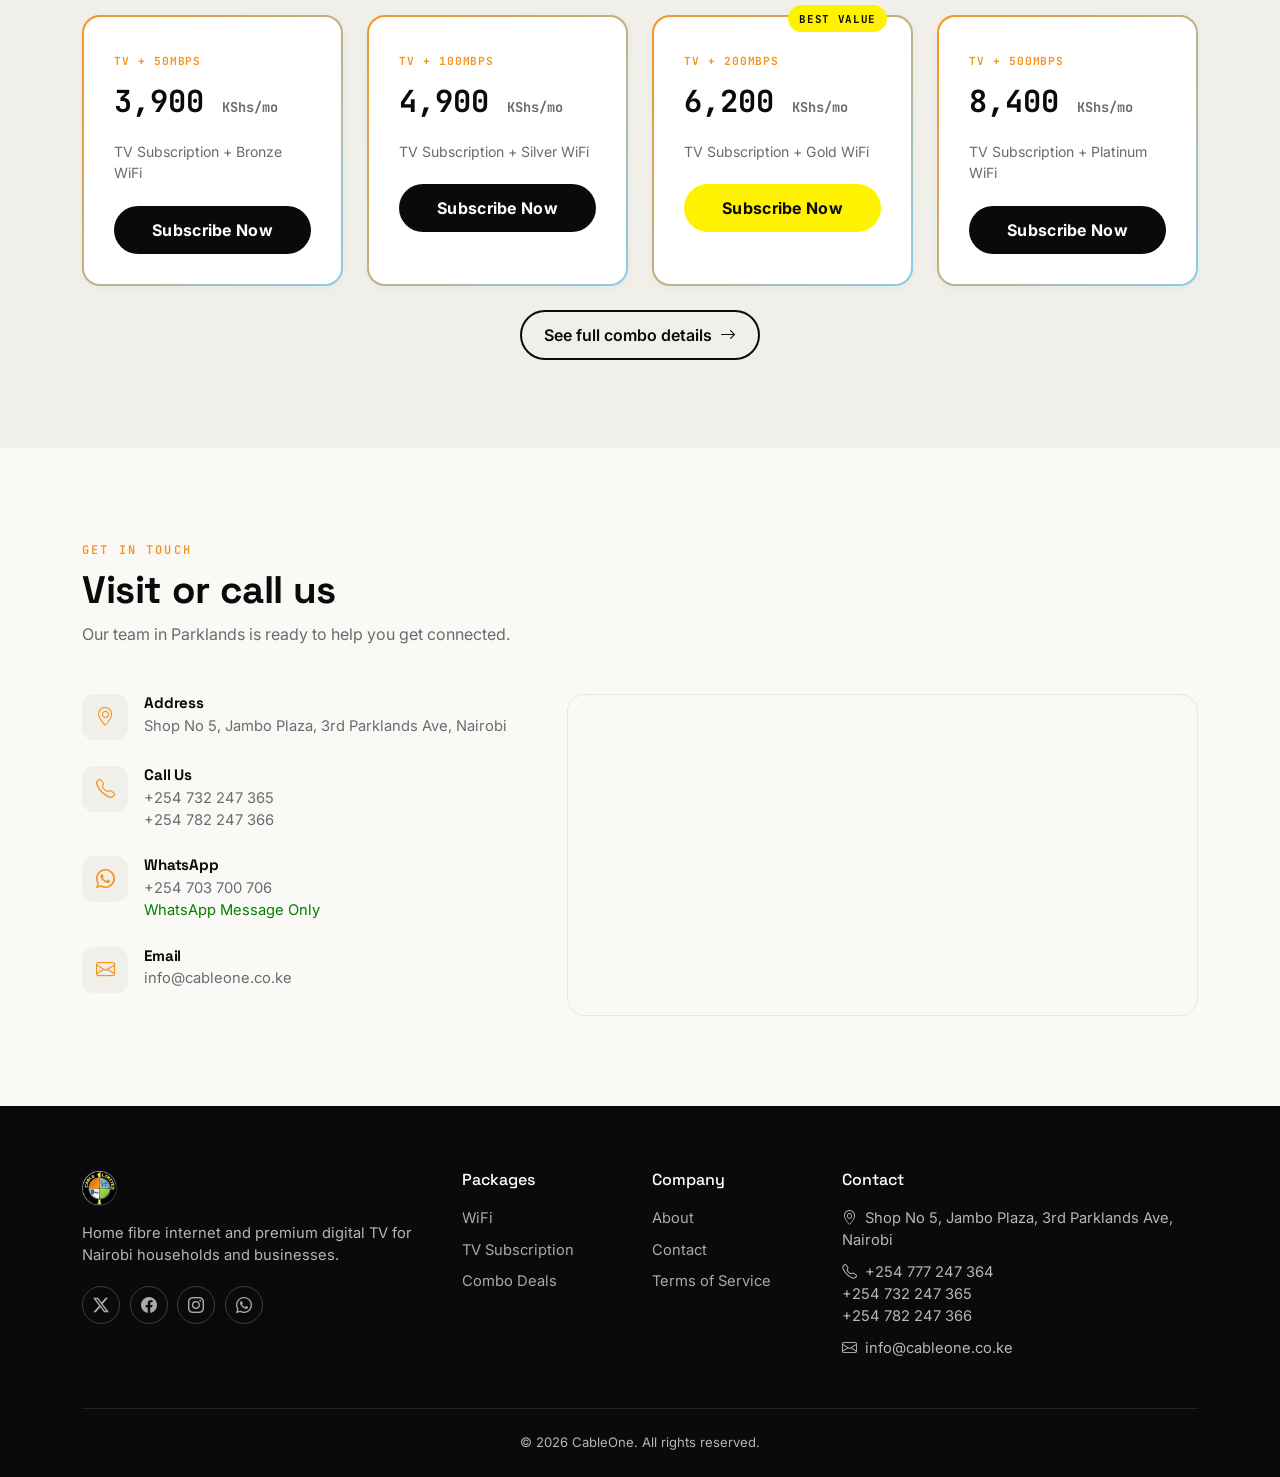
==== commit f6369c6b: "Remove +254777247364 phone number" ====
--- a/index.html
+++ b/index.html
@@ -348,8 +348,7 @@
             <div class="icon-badge"><i class="bi bi-telephone"></i></div>
             <div>
               <h4>Call Us</h4>
-              <p><a href="tel:+254777247364">+254 777 247 364</a><br>
-              <a href="tel:+254732247365">+254 732 247 365</a><br>
+              <p><a href="tel:+254732247365">+254 732 247 365</a><br>
               <a href="tel:+254782247366">+254 782 247 366</a></p>
             </div>
           </div>
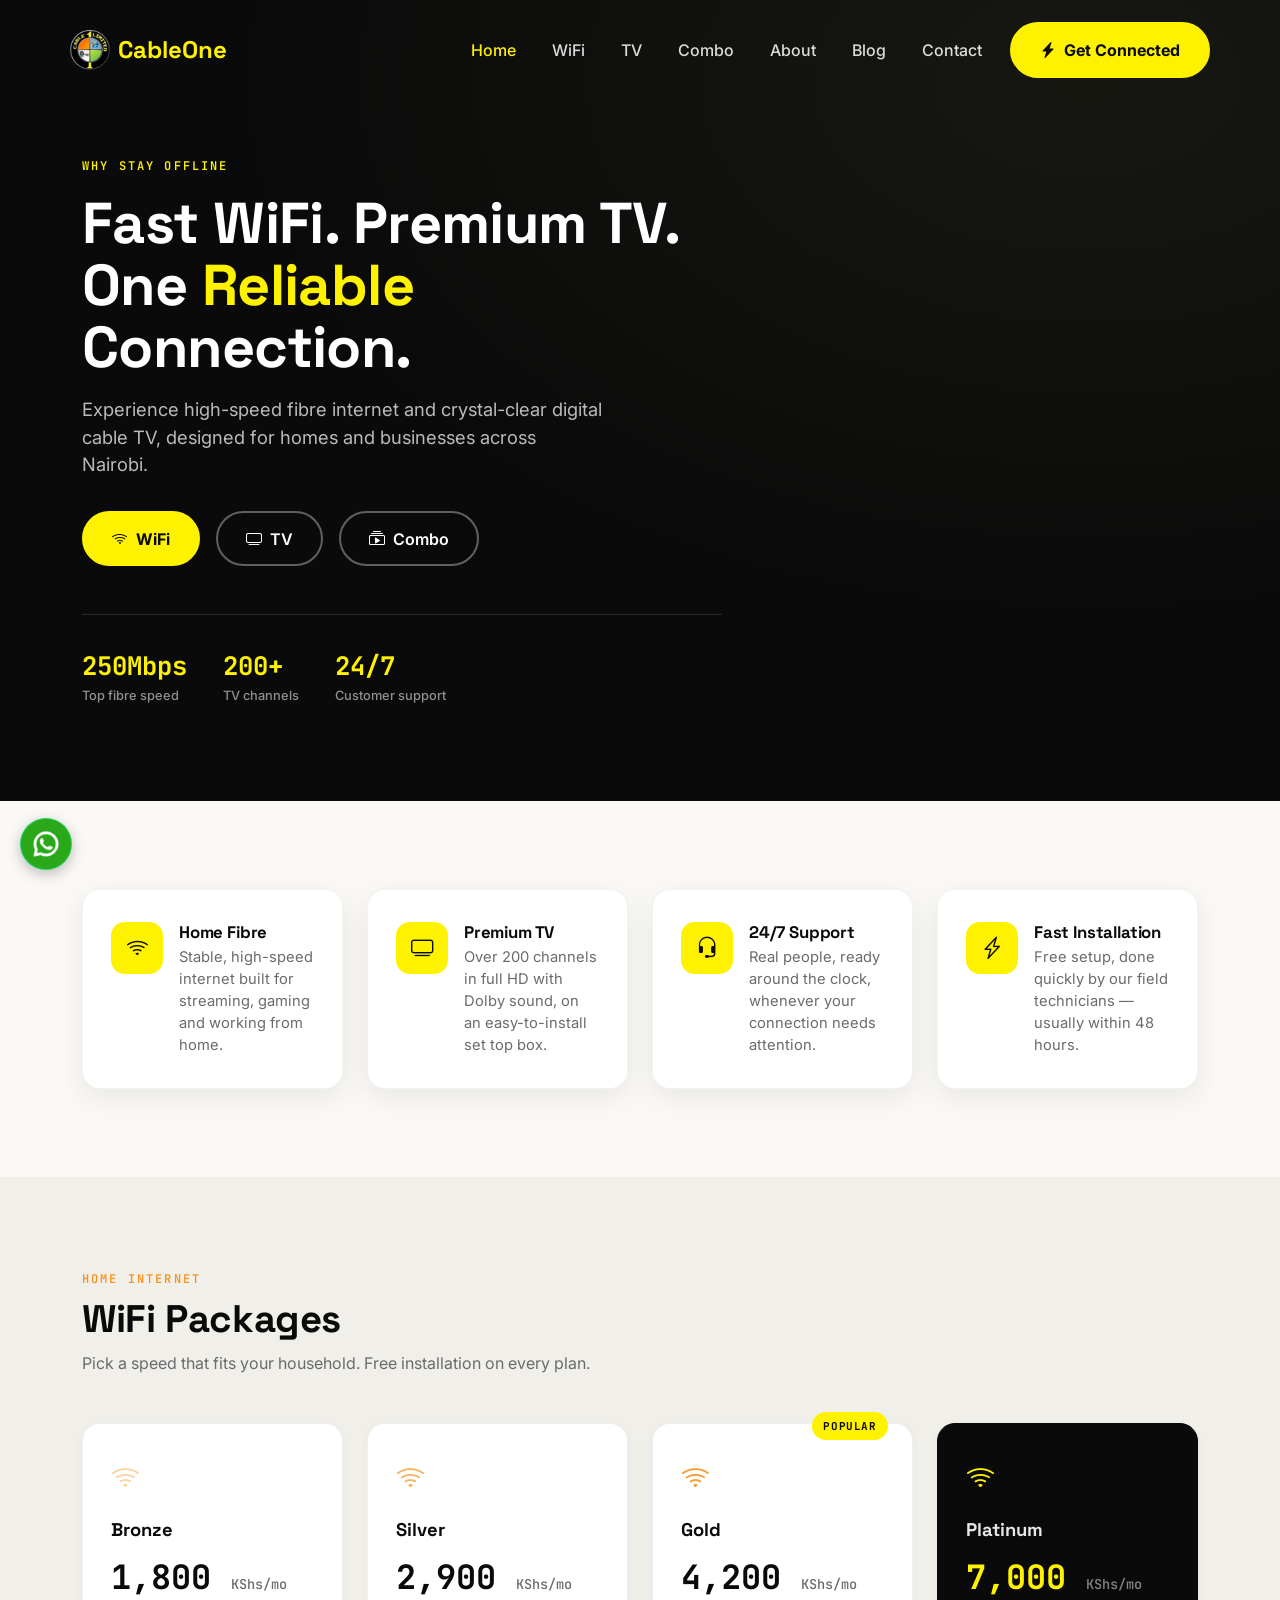
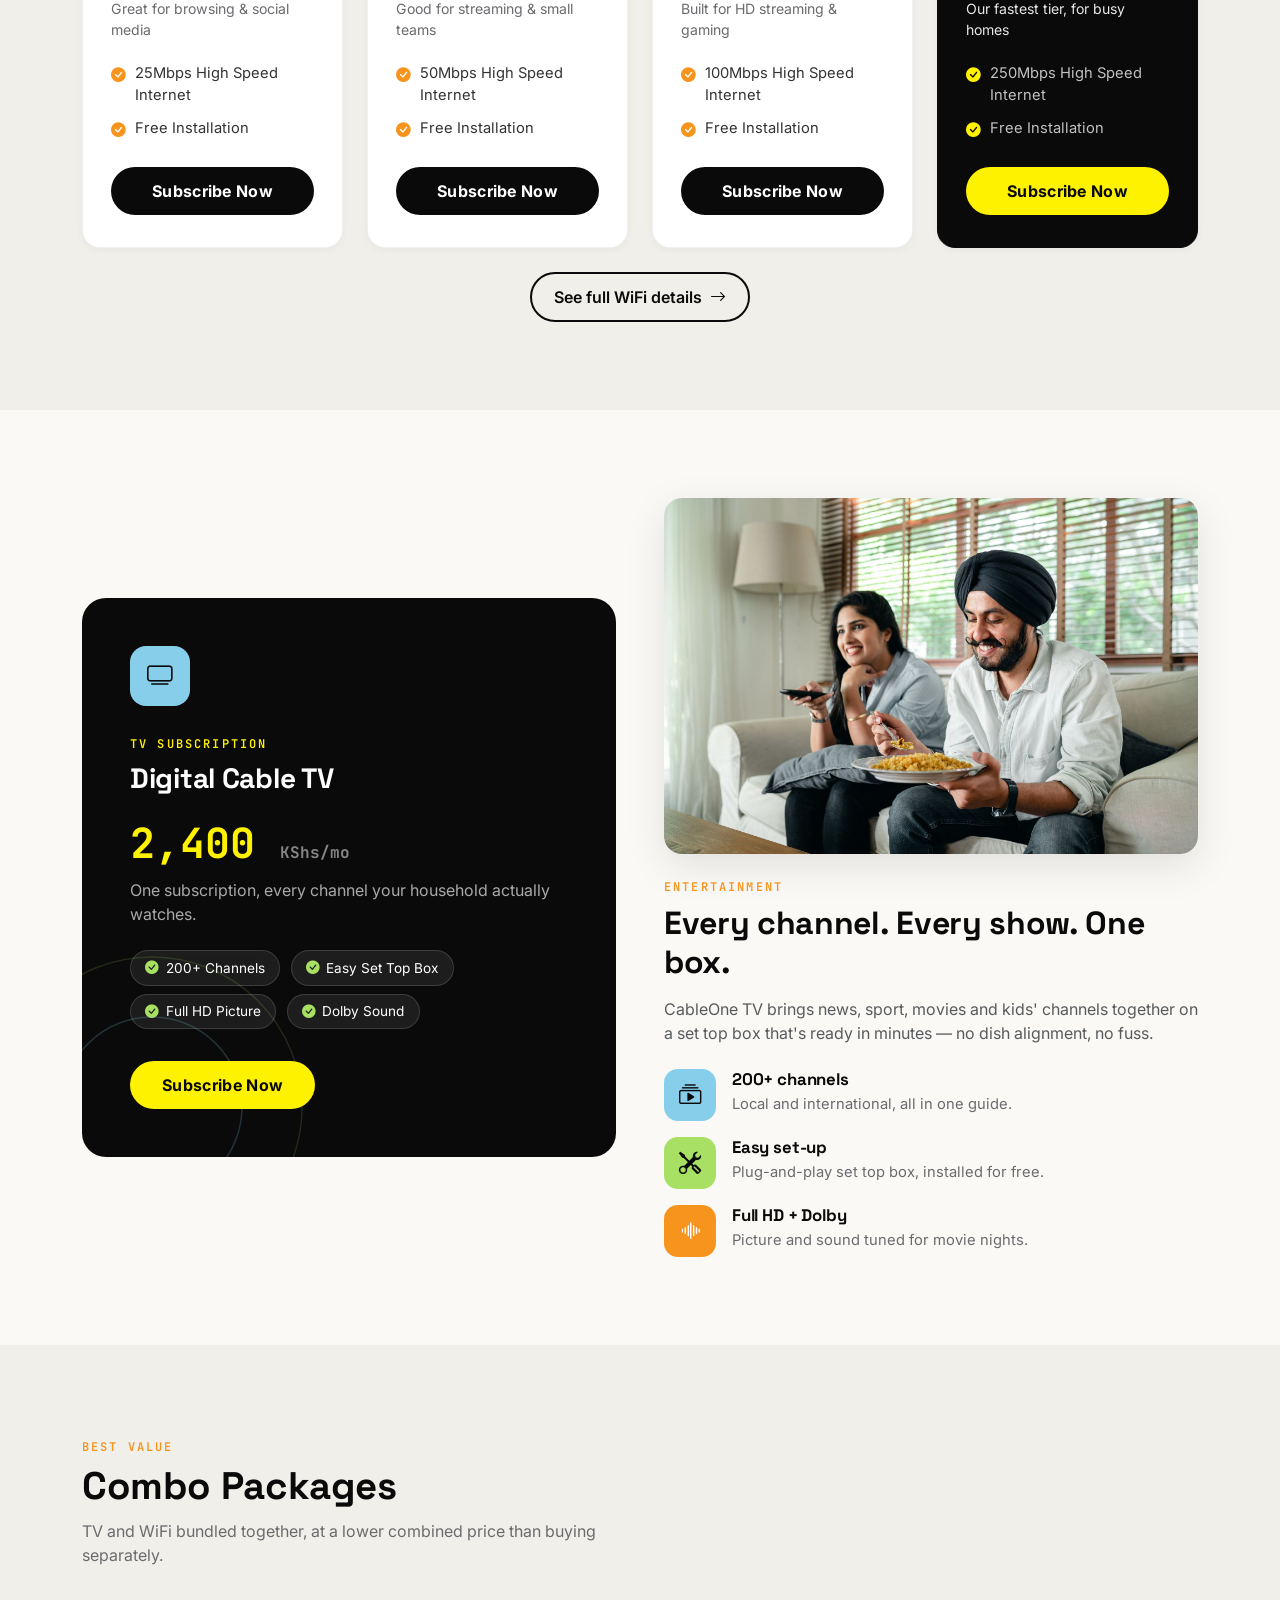
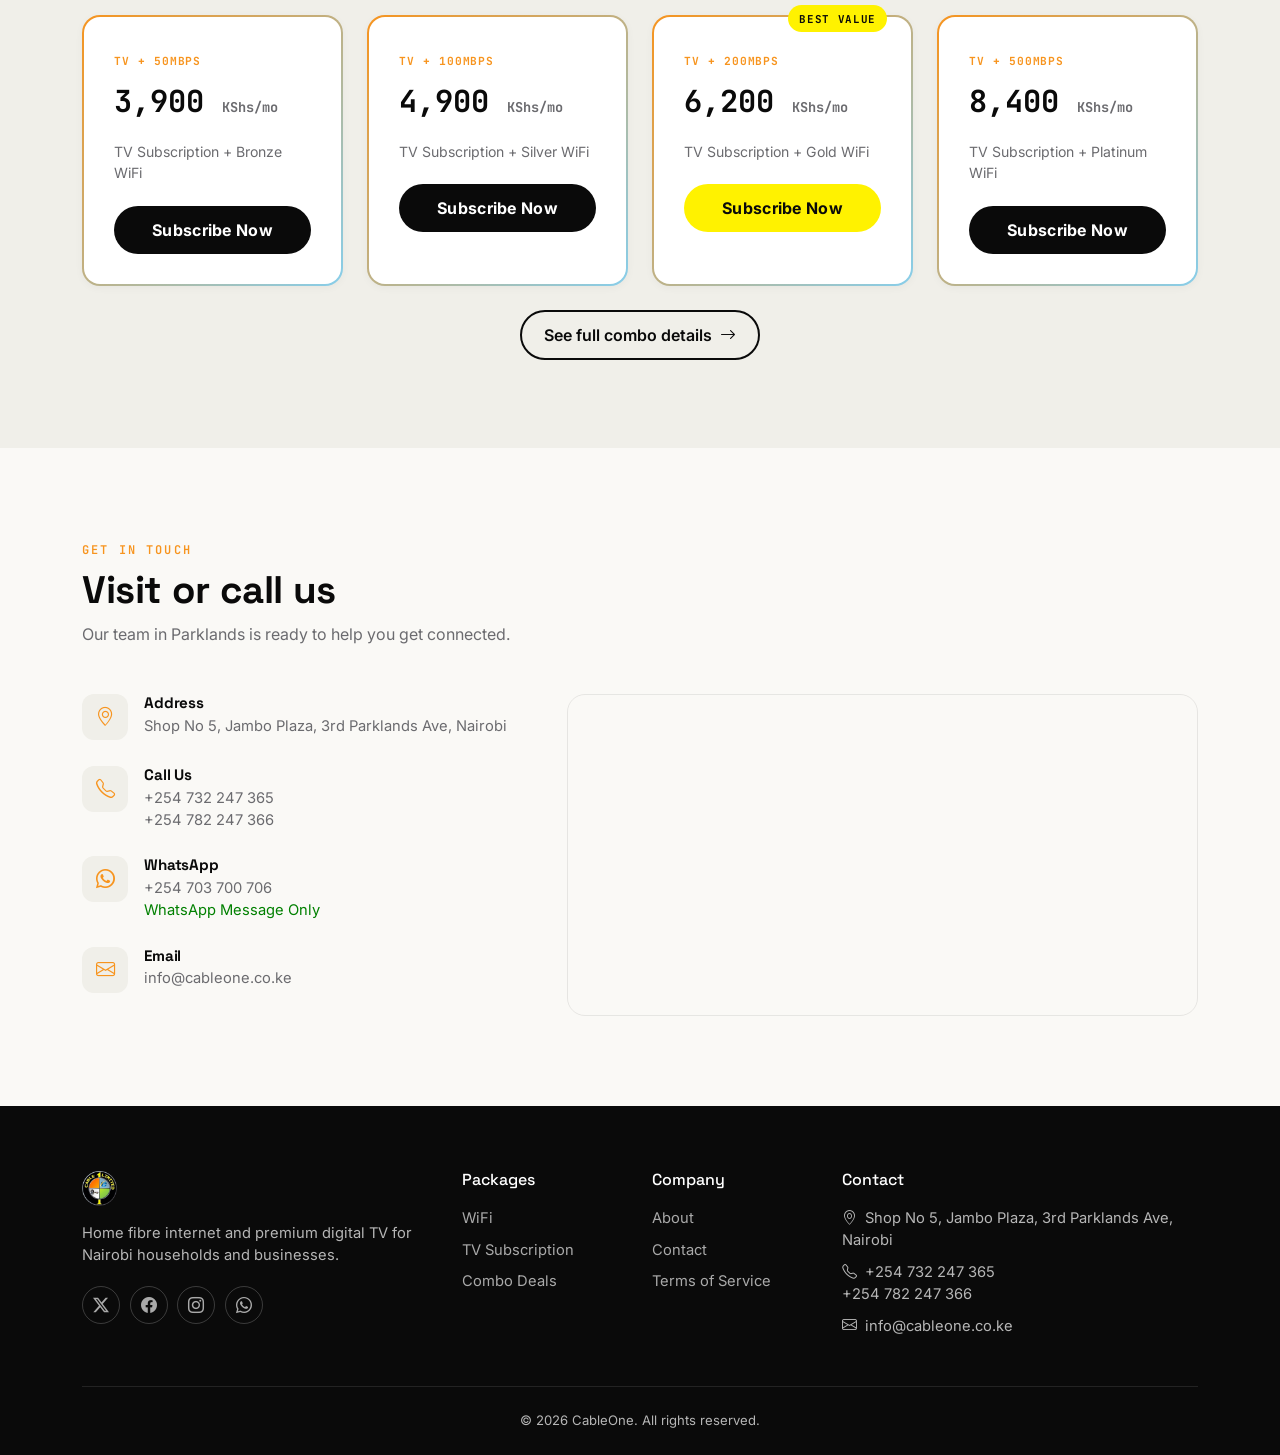
==== commit 45c8cbb2: "Remove +254777247364 from footers across all pages" ====
--- a/index.html
+++ b/index.html
@@ -407,8 +407,7 @@
           <h5>Contact</h5>
           <ul>
             <li><i class="bi bi-geo-alt me-1"></i> Shop No 5, Jambo Plaza, 3rd Parklands Ave, Nairobi</li>
-            <li><i class="bi bi-telephone me-1"></i> +254 777 247 364<br>
-              +254 732 247 365<br>
+            <li><i class="bi bi-telephone me-1"></i> +254 732 247 365<br>
               +254 782 247 366</li>
             <li><i class="bi bi-envelope me-1"></i> info@cableone.co.ke</li>
           </ul>
